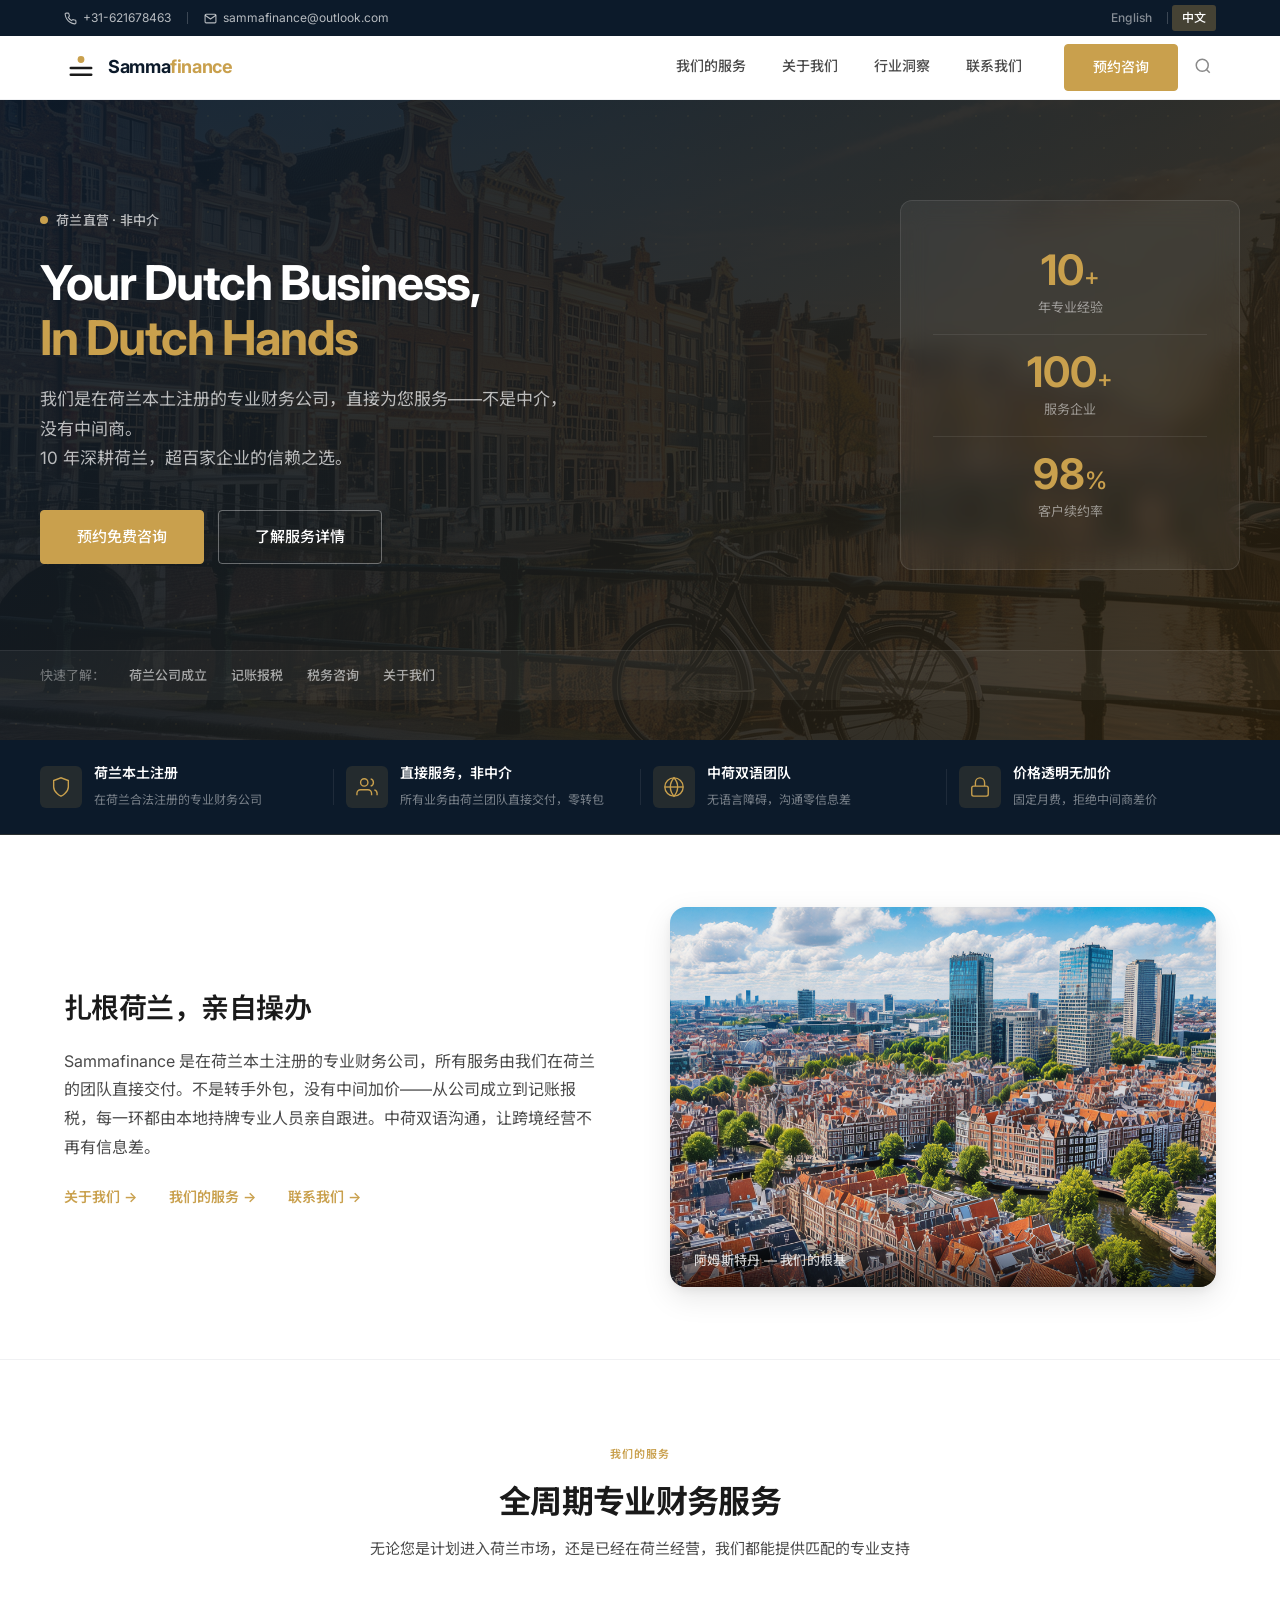
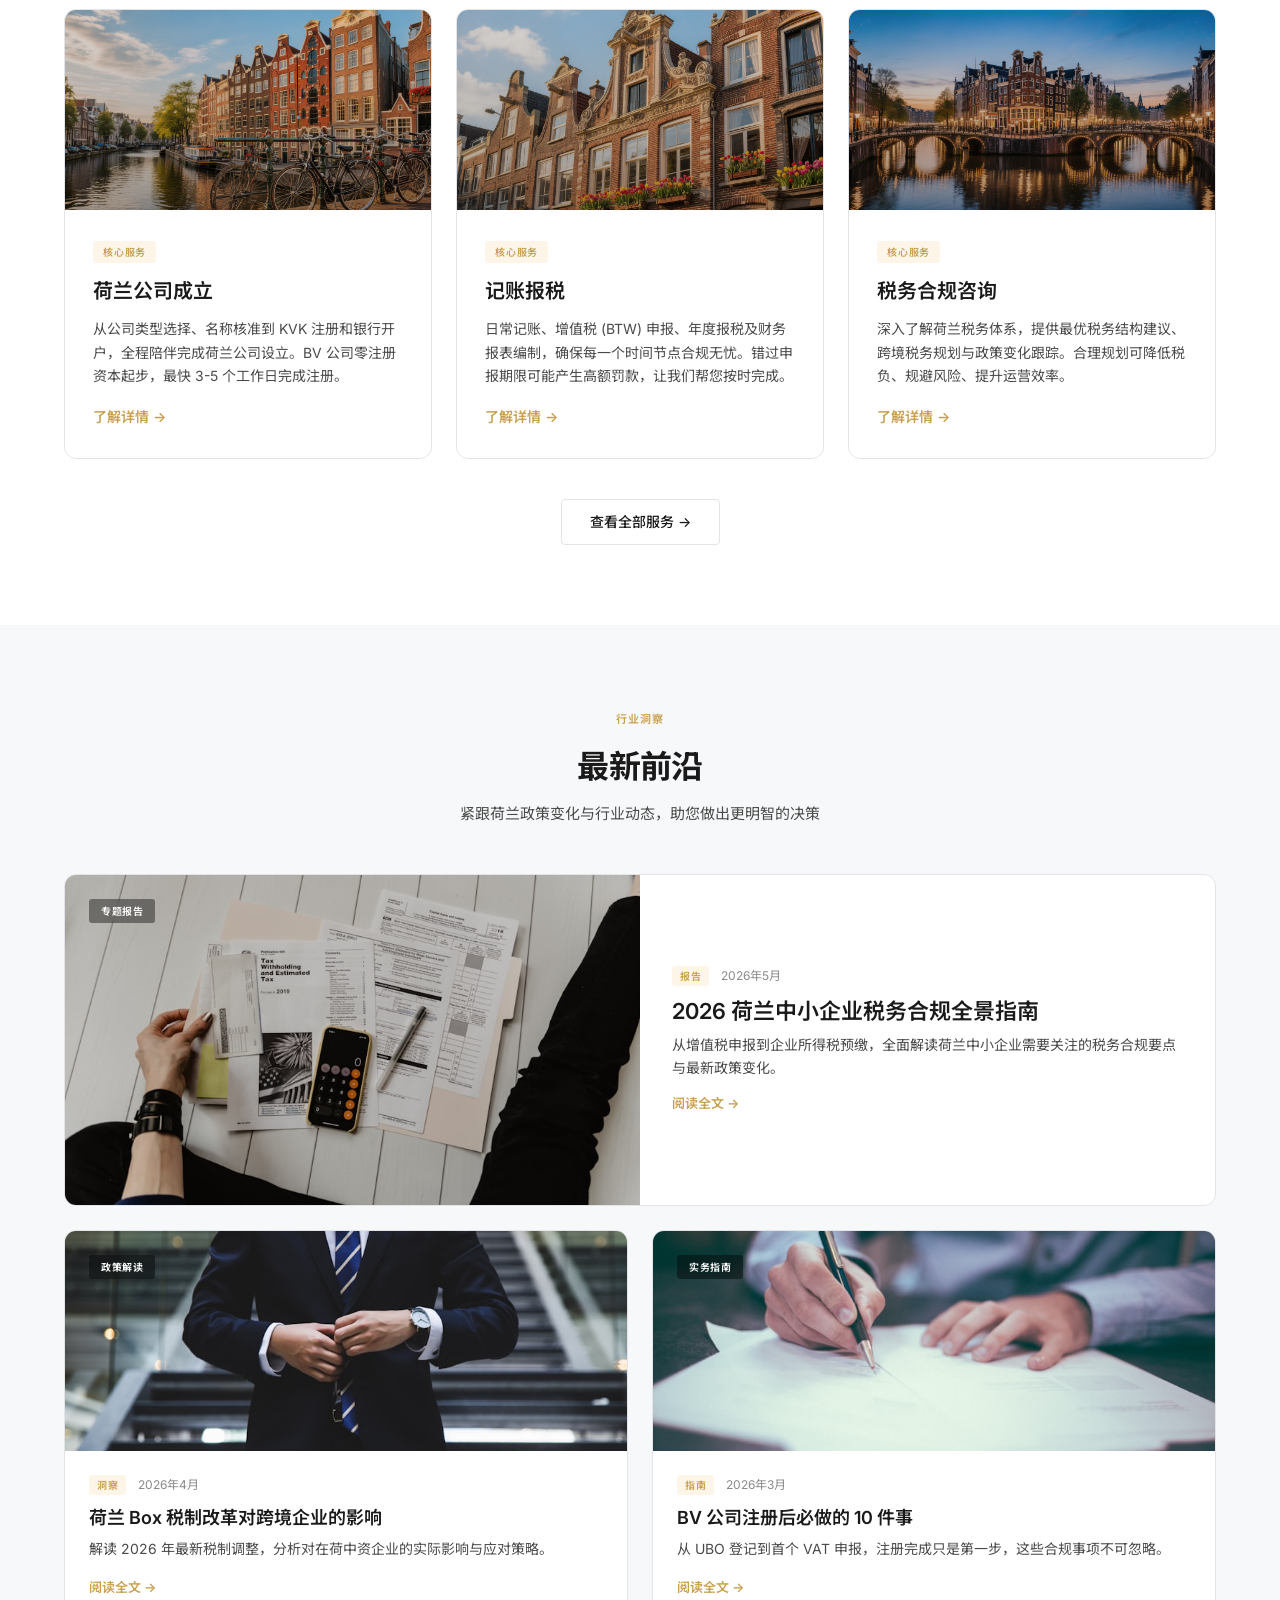
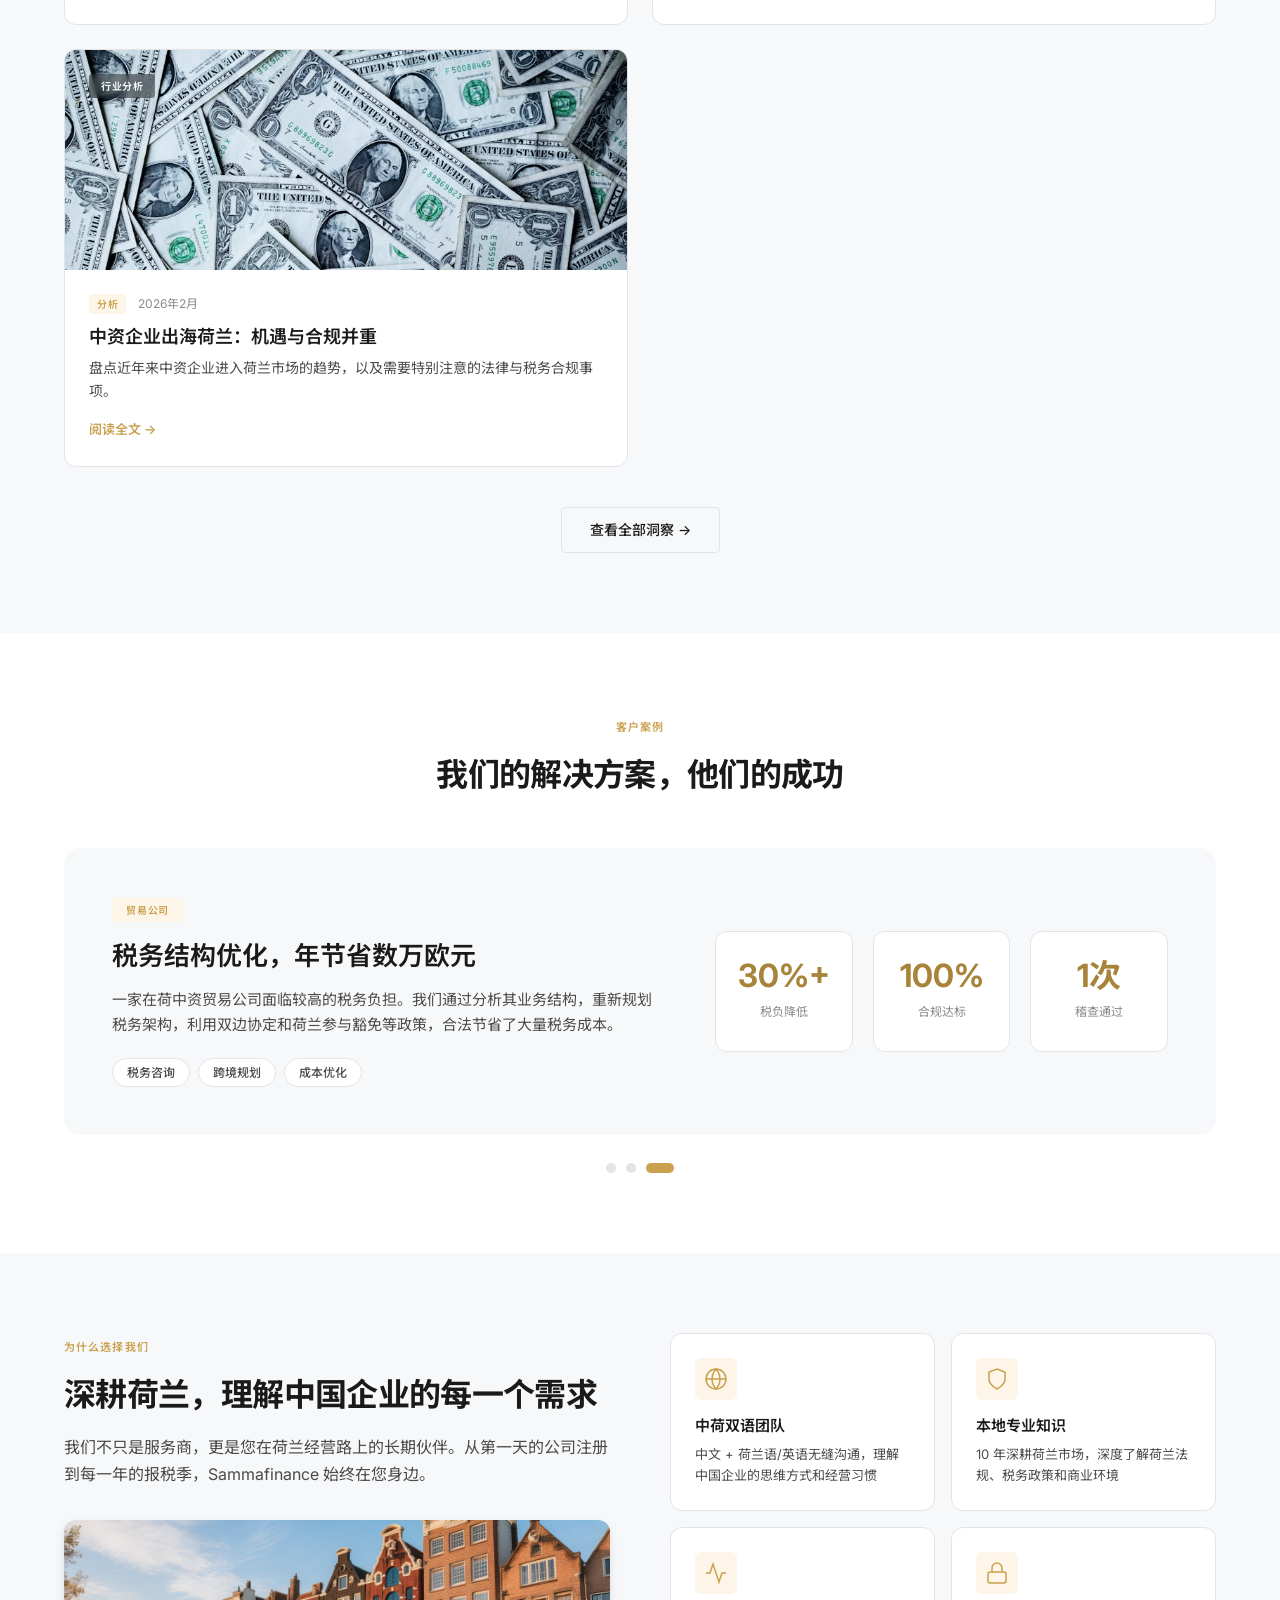
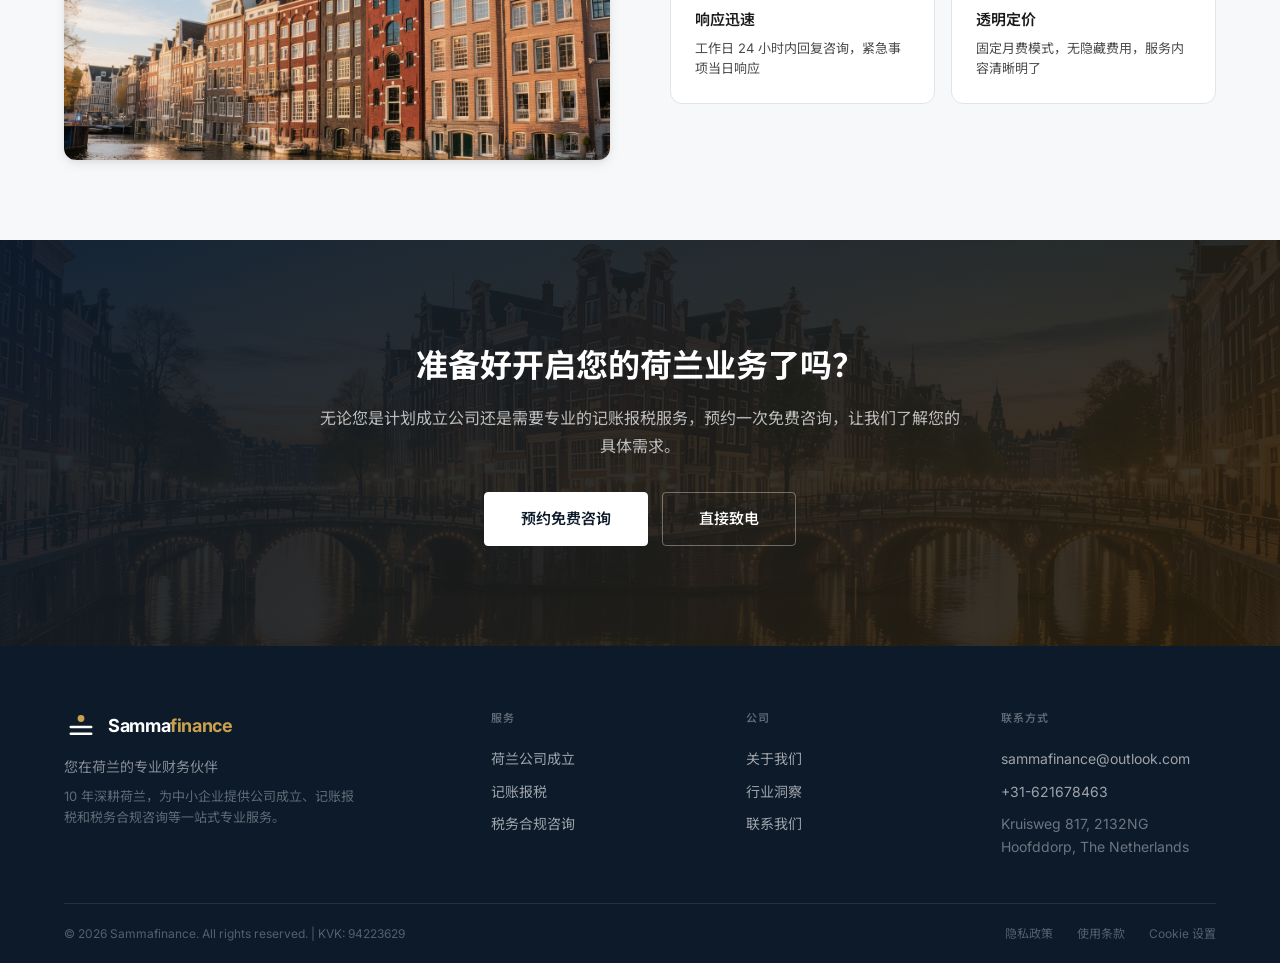
==== index.html @ e00fc2b6 "Sammafinance website v8 - brand site with bilingual support" ====
<!DOCTYPE html>
<html lang="zh-CN">
<head>
  <meta charset="UTF-8">
  <meta name="viewport" content="width=device-width, initial-scale=1.0">
  <title>Sammafinance — 荷兰公司成立 & 中小企业记账报税</title>
  <meta name="description" content="Sammafinance 提供荷兰公司成立、中小企业记账报税等专业服务。超过10年经验，服务超百家公司。">
  <link rel="stylesheet" href="style.css">
  <link rel="preconnect" href="https://fonts.googleapis.com">
  <link rel="preconnect" href="https://fonts.gstatic.com" crossorigin>
  <link href="https://fonts.googleapis.com/css2?family=Inter:wght@300;400;500;600;700&family=Noto+Sans+SC:wght@300;400;500;600;700&display=swap" rel="stylesheet">
  <meta data-i18n-title="home">
</head>
<body>

  <!-- Top Utility Bar -->
  <div class="top-bar">
    <div class="container top-bar-inner">
      <div class="top-bar-left">
        <a href="tel:+31621678463">
          <svg width="13" height="13" viewBox="0 0 24 24" fill="none" stroke="currentColor" stroke-width="2"><path d="M22 16.92v3a2 2 0 0 1-2.18 2 19.79 19.79 0 0 1-8.63-3.07 19.5 19.5 0 0 1-6-6 19.79 19.79 0 0 1-3.07-8.67A2 2 0 0 1 4.11 2h3a2 2 0 0 1 2 1.72c.12.96.36 1.9.7 2.81a2 2 0 0 1-.45 2.11L8.09 9.91a16 16 0 0 0 6 6l1.27-1.27a2 2 0 0 1 2.11-.45c.91.34 1.85.58 2.81.7A2 2 0 0 1 22 16.92z"/></svg>
          +31-621678463
        </a>
        <span class="top-divider"></span>
        <a href="mailto:sammafinance@outlook.com">
          <svg width="13" height="13" viewBox="0 0 24 24" fill="none" stroke="currentColor" stroke-width="2"><path d="M4 4h16c1.1 0 2 .9 2 2v12c0 1.1-.9 2-2 2H4c-1.1 0-2-.9-2-2V6c0-1.1.9-2 2-2z"/><polyline points="22,6 12,13 2,6"/></svg>
          sammafinance@outlook.com
        </a>
      </div>
      <div class="top-bar-right">
        <a href="#" class="lang-switch" data-lang="en" data-i18n="top.lang.en">English</a>
        <span class="top-divider"></span>
        <a href="#" class="lang-switch" data-lang="zh" data-i18n="top.lang.zh">中文</a>
      </div>
    </div>
  </div>

  <!-- Main Navigation -->
  <nav class="navbar" id="navbar">
    <div class="container nav-inner">
      <a href="index.html" class="logo">
        <span class="logo-mark">
          <svg viewBox="0 0 40 40" fill="none" xmlns="http://www.w3.org/2000/svg">
            <circle cx="20" cy="10" r="4" fill="#C9A04D"/>
            <line x1="8" y1="20" x2="32" y2="20" stroke="#1A1A1A" stroke-width="3" stroke-linecap="round"/>
            <line x1="8" y1="28" x2="32" y2="28" stroke="#1A1A1A" stroke-width="3" stroke-linecap="round"/>
          </svg>
        </span>
        <span class="logo-name">Samma<span class="logo-accent">finance</span></span>
      </a>
      <ul class="nav-menu" id="navMenu">
        <li class="nav-item has-mega">
          <a href="services.html" data-i18n="nav.services">我们的服务 <svg width="10" height="10" viewBox="0 0 24 24" fill="none" stroke="currentColor" stroke-width="3"><polyline points="6 9 12 15 18 9"/></svg></a>
          <div class="mega-menu">
            <div class="container mega-inner">
              <div class="mega-col">
                <h4 data-i18n="mega.core">核心服务</h4>
                <a href="services.html#formation">
                  <strong data-i18n="mega.formation">荷兰公司成立</strong>
                  <span data-i18n="mega.formation.sub">BV/NV 注册、KVK 登记、银行开户</span>
                </a>
                <a href="services.html#accounting">
                  <strong data-i18n="mega.accounting">记账报税</strong>
                  <span data-i18n="mega.accounting.sub">日常记账、增值税申报、年度报税</span>
                </a>
                <a href="services.html#tax">
                  <strong data-i18n="mega.tax">税务合规咨询</strong>
                  <span data-i18n="mega.tax.sub">税务优化、跨境规划、稽查应对</span>
                </a>
              </div>
              <div class="mega-col">
                <h4 data-i18n="mega.topics">热门专题</h4>
                <a href="services.html#formation" data-i18n="mega.topic1">BV 公司注册全流程解析</a>
                <a href="services.html#accounting" data-i18n="mega.topic2">荷兰增值税 (BTW) 申报指南</a>
                <a href="services.html#tax" data-i18n="mega.topic3">2026 税务政策变动速览</a>
                <a href="services.html#tax" data-i18n="mega.topic4">中荷双边税务协定要点</a>
              </div>
              <div class="mega-featured">
                <span class="mega-badge" data-i18n="mega.badge">推荐</span>
                <h5 data-i18n="mega.featured.title">荷兰创业税务指南 2026</h5>
                <p data-i18n="mega.featured.desc">BV 公司首个财年的税务申报要点与合规清单</p>
                <a href="contact.html" class="mega-cta" data-i18n="mega.featured.cta">免费获取 →</a>
              </div>
            </div>
          </div>
        </li>
        <li class="nav-item"><a href="about.html" data-i18n="nav.about">关于我们</a></li>
        <li class="nav-item"><a href="services.html#insights" data-i18n="nav.insights">行业洞察</a></li>
        <li class="nav-item"><a href="contact.html" data-i18n="nav.contact">联系我们</a></li>
      </ul>
      <div class="nav-actions">
        <a href="contact.html" class="btn btn-primary" data-i18n="nav.cta">预约咨询</a>
        <button class="nav-search" aria-label="搜索">
          <svg width="18" height="18" viewBox="0 0 24 24" fill="none" stroke="currentColor" stroke-width="2"><circle cx="11" cy="11" r="8"/><line x1="21" y1="21" x2="16.65" y2="16.65"/></svg>
        </button>
        <button class="mobile-toggle" id="mobileToggle" aria-label="菜单">
          <span></span><span></span><span></span>
        </button>
      </div>
    </div>
  </nav>

  <!-- Hero Section with Amsterdam Background -->
  <section class="hero">
    <div class="hero-bg">
      <img src="images/hero-amsterdam.png" alt="Amsterdam canal houses at golden hour" class="hero-bg-img">
      <div class="hero-overlay"></div>
      <div class="hero-pattern"></div>
    </div>
    <div class="container hero-inner">
      <div class="hero-content">
        <div class="hero-tag">
          <span class="hero-tag-dot"></span>
          <span data-i18n="hero.tag">荷兰直营 · 非中介</span>
        </div>
        <h1 data-i18n="hero.title">Your Dutch Business,<br><span class="hero-highlight">In Dutch Hands</span></h1>
        <p class="hero-desc" data-i18n="hero.desc">我们是在荷兰本土注册的专业财务公司，直接为您服务——不是中介，没有中间商。<br>10 年深耕荷兰，超百家企业的信赖之选。</p>
        <div class="hero-cta">
          <a href="contact.html" class="btn btn-primary btn-lg" data-i18n="hero.cta1">预约免费咨询</a>
          <a href="services.html" class="btn btn-ghost btn-lg" data-i18n="hero.cta2">了解服务详情</a>
        </div>
      </div>
      <div class="hero-side">
        <div class="hero-stats-card">
          <div class="hsc-item">
            <span class="hsc-number" data-i18n="hero.stat1.num">10<span class="hsc-suffix">+</span></span>
            <span class="hsc-label" data-i18n="hero.stat1.label">年专业经验</span>
          </div>
          <div class="hsc-divider"></div>
          <div class="hsc-item">
            <span class="hsc-number" data-i18n="hero.stat2.num">100<span class="hsc-suffix">+</span></span>
            <span class="hsc-label" data-i18n="hero.stat2.label">服务企业</span>
          </div>
          <div class="hsc-divider"></div>
          <div class="hsc-item">
            <span class="hsc-number" data-i18n="hero.stat3.num">98<span class="hsc-suffix">%</span></span>
            <span class="hsc-label" data-i18n="hero.stat3.label">客户续约率</span>
          </div>
        </div>
      </div>
    </div>
    <div class="hero-bottom">
      <div class="container hero-bottom-inner">
        <span data-i18n="hero.bottom.label">快速了解：</span>
        <a href="services.html#formation" data-i18n="hero.bottom.1">荷兰公司成立</a>
        <a href="services.html#accounting" data-i18n="hero.bottom.2">记账报税</a>
        <a href="services.html#tax" data-i18n="hero.bottom.3">税务咨询</a>
        <a href="about.html" data-i18n="hero.bottom.4">关于我们</a>
      </div>
    </div>
  </section>

  <!-- Trust Bar: Direct, Not Intermediary -->
  <section class="trust-bar">
    <div class="container trust-bar-inner">
      <div class="tb-item">
        <div class="tb-icon">
          <svg width="22" height="22" viewBox="0 0 24 24" fill="none" stroke="currentColor" stroke-width="1.5"><path d="M12 22s8-4 8-10V5l-8-3-8 3v7c0 6 8 10 8 10z"/></svg>
        </div>
        <div class="tb-text">
          <strong data-i18n="trust.1.title">荷兰本土注册</strong>
          <span data-i18n="trust.1.desc">在荷兰合法注册的专业财务公司</span>
        </div>
      </div>
      <div class="tb-divider"></div>
      <div class="tb-item">
        <div class="tb-icon">
          <svg width="22" height="22" viewBox="0 0 24 24" fill="none" stroke="currentColor" stroke-width="1.5"><path d="M17 21v-2a4 4 0 0 0-4-4H5a4 4 0 0 0-4 4v2"/><circle cx="9" cy="7" r="4"/><path d="M23 21v-2a4 4 0 0 0-3-3.87"/><path d="M16 3.13a4 4 0 0 1 0 7.75"/></svg>
        </div>
        <div class="tb-text">
          <strong data-i18n="trust.2.title">直接服务，非中介</strong>
          <span data-i18n="trust.2.desc">所有业务由荷兰团队直接交付，零转包</span>
        </div>
      </div>
      <div class="tb-divider"></div>
      <div class="tb-item">
        <div class="tb-icon">
          <svg width="22" height="22" viewBox="0 0 24 24" fill="none" stroke="currentColor" stroke-width="1.5"><circle cx="12" cy="12" r="10"/><line x1="2" y1="12" x2="22" y2="12"/><path d="M12 2a15.3 15.3 0 0 1 4 10 15.3 15.3 0 0 1-4 10 15.3 15.3 0 0 1-4-10 15.3 15.3 0 0 1 4-10z"/></svg>
        </div>
        <div class="tb-text">
          <strong data-i18n="trust.3.title">中荷双语团队</strong>
          <span data-i18n="trust.3.desc">无语言障碍，沟通零信息差</span>
        </div>
      </div>
      <div class="tb-divider"></div>
      <div class="tb-item">
        <div class="tb-icon">
          <svg width="22" height="22" viewBox="0 0 24 24" fill="none" stroke="currentColor" stroke-width="1.5"><rect x="3" y="11" width="18" height="11" rx="2" ry="2"/><path d="M7 11V7a5 5 0 0 1 10 0v4"/></svg>
        </div>
        <div class="tb-text">
          <strong data-i18n="trust.4.title">价格透明无加价</strong>
          <span data-i18n="trust.4.desc">固定月费，拒绝中间商差价</span>
        </div>
      </div>
    </div>
  </section>

  <!-- Brand Statement -->
  <section class="brand-statement">
    <div class="container">
      <div class="bs-inner">
        <h2 data-i18n="brand.title">扎根荷兰，亲自操办</h2>
        <p data-i18n="brand.desc">Sammafinance 是在荷兰本土注册的专业财务公司，所有服务由我们在荷兰的团队直接交付。不是转手外包，没有中间加价——从公司成立到记账报税，每一环都由本地持牌专业人员亲自跟进。中荷双语沟通，让跨境经营不再有信息差。</p>
        <div class="bs-links">
          <a href="about.html" data-i18n="brand.link1">关于我们 →</a>
          <a href="services.html" data-i18n="brand.link2">我们的服务 →</a>
          <a href="contact.html" data-i18n="brand.link3">联系我们 →</a>
        </div>
      </div>
      <div class="bs-scene">
        <img src="images/Aerial_view_of_Amsterdam_city__2026-05-24T10-43-33.png" alt="Amsterdam city aerial view" class="bs-scene-img">
        <div class="bs-scene-caption" data-i18n="brand.scene.caption">Amsterdam — Our Home Base</div>
      </div>
    </div>
  </section>

  <!-- Services Section -->
  <section class="services" id="services">
    <div class="container">
      <div class="section-header">
        <span class="section-label" data-i18n="svc.label">我们的服务</span>
        <h2 data-i18n="svc.title">全周期专业财务服务</h2>
        <p data-i18n="svc.desc">无论您是计划进入荷兰市场，还是已经在荷兰经营，我们都能提供匹配的专业支持</p>
      </div>
      <div class="services-grid">
        <a href="services.html#formation" class="svc-card svc-featured">
          <div class="svc-img">
            <img src="images/A_stunning_wide_angle_photogra_2026-05-24T10-39-55.png" alt="Amsterdam canal houses">
            <div class="svc-img-overlay"></div>
          </div>
          <div class="svc-body">
            <span class="svc-tag" data-i18n="svc.tag">核心服务</span>
            <h3 data-i18n="svc.1.title">荷兰公司成立</h3>
            <p data-i18n="svc.1.desc">从公司类型选择、名称核准到 KVK 注册和银行开户，全程陪伴完成荷兰公司设立。BV 公司零注册资本起步，最快 3-5 个工作日完成注册。</p>
            <span class="svc-link" data-i18n="svc.1.link">了解详情 →</span>
          </div>
        </a>
        <a href="services.html#accounting" class="svc-card svc-featured">
          <div class="svc-img">
            <img src="images/Close_up_photograph_of_a_beaut_2026-05-24T10-44-04.png" alt="Amsterdam canal house facade">
            <div class="svc-img-overlay"></div>
          </div>
          <div class="svc-body">
            <span class="svc-tag" data-i18n="svc.tag">核心服务</span>
            <h3 data-i18n="svc.2.title">记账报税</h3>
            <p data-i18n="svc.2.desc">日常记账、增值税 (BTW) 申报、年度报税及财务报表编制，确保每一个时间节点合规无忧。错过申报期限可能产生高额罚款，让我们帮您按时完成。</p>
            <span class="svc-link" data-i18n="svc.2.link">了解详情 →</span>
          </div>
        </a>
        <a href="services.html#tax" class="svc-card svc-featured">
          <div class="svc-img">
            <img src="images/scene-amsterdam-dusk.png" alt="Tax Compliance Advisory">
            <div class="svc-img-overlay"></div>
          </div>
          <div class="svc-body">
            <span class="svc-tag" data-i18n="svc.tag">核心服务</span>
            <h3 data-i18n="svc.3.title">税务合规咨询</h3>
            <p data-i18n="svc.3.desc">深入了解荷兰税务体系，提供最优税务结构建议、跨境税务规划与政策变化跟踪。合理规划可降低税负、规避风险、提升运营效率。</p>
            <span class="svc-link" data-i18n="svc.3.link">了解详情 →</span>
          </div>
        </a>
      </div>
      <div class="services-more">
        <a href="services.html" class="btn btn-outline" data-i18n="svc.more">查看全部服务 →</a>
      </div>
    </div>
  </section>

  <!-- Insights Section -->
  <section class="insights" id="insights">
    <div class="container">
      <div class="section-header">
        <span class="section-label" data-i18n="ins.label">行业洞察</span>
        <h2 data-i18n="ins.title">最新前沿</h2>
        <p data-i18n="ins.desc">紧跟荷兰政策变化与行业动态，助您做出更明智的决策</p>
      </div>
      <div class="insights-grid">
        <article class="insight-card insight-large">
          <div class="insight-img">
            <img src="images/insight-tax.jpg" alt="Tax Compliance Guide">
            <span class="insight-badge" data-i18n="ins.1.badge">专题报告</span>
          </div>
          <div class="insight-body">
            <div class="insight-meta">
              <span class="insight-type" data-i18n="ins.1.type">报告</span>
              <time data-i18n="ins.1.time">2026年5月</time>
            </div>
            <h3><a href="#" data-i18n="ins.1.title">2026 荷兰中小企业税务合规全景指南</a></h3>
            <p data-i18n="ins.1.desc">从增值税申报到企业所得税预缴，全面解读荷兰中小企业需要关注的税务合规要点与最新政策变化。</p>
            <a href="#" class="insight-link" data-i18n="ins.1.link">阅读全文 →</a>
          </div>
        </article>
        <article class="insight-card">
          <div class="insight-img">
            <img src="images/insight-bv.jpg" alt="BV Registration">
            <span class="insight-badge" data-i18n="ins.2.badge">政策解读</span>
          </div>
          <div class="insight-body">
            <div class="insight-meta">
              <span class="insight-type" data-i18n="ins.2.type">洞察</span>
              <time data-i18n="ins.2.time">2026年4月</time>
            </div>
            <h3><a href="#" data-i18n="ins.2.title">荷兰 Box 税制改革对跨境企业的影响</a></h3>
            <p data-i18n="ins.2.desc">解读 2026 年最新税制调整，分析对在荷中资企业的实际影响与应对策略。</p>
            <a href="#" class="insight-link" data-i18n="ins.2.link">阅读全文 →</a>
          </div>
        </article>
        <article class="insight-card">
          <div class="insight-img">
            <img src="images/insight-compliance.jpg" alt="Compliance Guide">
            <span class="insight-badge" data-i18n="ins.3.badge">实务指南</span>
          </div>
          <div class="insight-body">
            <div class="insight-meta">
              <span class="insight-type" data-i18n="ins.3.type">指南</span>
              <time data-i18n="ins.3.time">2026年3月</time>
            </div>
            <h3><a href="#" data-i18n="ins.3.title">BV 公司注册后必做的 10 件事</a></h3>
            <p data-i18n="ins.3.desc">从 UBO 登记到首个 VAT 申报，注册完成只是第一步，这些合规事项不可忽略。</p>
            <a href="#" class="insight-link" data-i18n="ins.3.link">阅读全文 →</a>
          </div>
        </article>
        <article class="insight-card">
          <div class="insight-img">
            <img src="images/insight-china.jpg" alt="China Enterprises">
            <span class="insight-badge" data-i18n="ins.4.badge">行业分析</span>
          </div>
          <div class="insight-body">
            <div class="insight-meta">
              <span class="insight-type" data-i18n="ins.4.type">分析</span>
              <time data-i18n="ins.4.time">2026年2月</time>
            </div>
            <h3><a href="#" data-i18n="ins.4.title">中资企业出海荷兰：机遇与合规并重</a></h3>
            <p data-i18n="ins.4.desc">盘点近年来中资企业进入荷兰市场的趋势，以及需要特别注意的法律与税务合规事项。</p>
            <a href="#" class="insight-link" data-i18n="ins.4.link">阅读全文 →</a>
          </div>
        </article>
      </div>
      <div class="insights-more">
        <a href="services.html#insights" class="btn btn-outline" data-i18n="ins.more">查看全部洞察 →</a>
      </div>
    </div>
  </section>

  <!-- Client Cases -->
  <section class="cases">
    <div class="container">
      <div class="section-header">
        <span class="section-label" data-i18n="case.label">客户案例</span>
        <h2 data-i18n="case.title">我们的解决方案，他们的成功</h2>
      </div>
      <div class="cases-carousel" id="casesCarousel">
        <div class="case-slide active">
          <div class="case-inner">
            <div class="case-content">
              <span class="case-industry" data-i18n="case.1.industry">跨境电商</span>
              <h3 data-i18n="case.1.title">从零到运营：3 周完成荷兰 BV 公司注册</h3>
              <p data-i18n="case.1.desc">一家中国跨境电商企业希望在欧洲设立子公司。我们在 3 周内完成了从公司类型咨询、名称核准、公证签署到 KVK 登记的全流程，帮助客户顺利开设荷兰银行账户并开始运营。</p>
              <div class="case-tags">
                <span data-i18n="case.1.tag1">公司成立</span>
                <span data-i18n="case.1.tag2">银行开户</span>
                <span data-i18n="case.1.tag3">KVK登记</span>
              </div>
            </div>
            <div class="case-visual">
              <div class="case-stat-grid">
                <div class="case-stat">
                  <span class="case-stat-value" data-i18n="case.1.stat1">3周</span>
                  <span class="case-stat-label" data-i18n="case.1.stat1.label">完成注册</span>
                </div>
                <div class="case-stat">
                  <span class="case-stat-value" data-i18n="case.1.stat2">100%</span>
                  <span class="case-stat-label" data-i18n="case.1.stat2.label">远程签署</span>
                </div>
                <div class="case-stat">
                  <span class="case-stat-value" data-i18n="case.1.stat3">0</span>
                  <span class="case-stat-label" data-i18n="case.1.stat3.label">合规遗漏</span>
                </div>
              </div>
            </div>
          </div>
        </div>
        <div class="case-slide">
          <div class="case-inner">
            <div class="case-content">
              <span class="case-industry" data-i18n="case.2.industry">科技初创</span>
              <h3 data-i18n="case.2.title">记账报税外包，让创始团队专注产品</h3>
              <p data-i18n="case.2.desc">一家荷兰科技初创公司将日常记账和税务申报全权委托 Sammafinance。我们按月整理凭证、按时完成 BTW 申报和年度报税，团队再无合规之忧，全力推进产品迭代与市场拓展。</p>
              <div class="case-tags">
                <span data-i18n="case.2.tag1">记账报税</span>
                <span data-i18n="case.2.tag2">BTW申报</span>
                <span data-i18n="case.2.tag3">年度报表</span>
              </div>
            </div>
            <div class="case-visual">
              <div class="case-stat-grid">
                <div class="case-stat">
                  <span class="case-stat-value" data-i18n="case.2.stat1">100%</span>
                  <span class="case-stat-label" data-i18n="case.2.stat1.label">按时申报</span>
                </div>
                <div class="case-stat">
                  <span class="case-stat-value" data-i18n="case.2.stat2">0</span>
                  <span class="case-stat-label" data-i18n="case.2.stat2.label">滞纳金</span>
                </div>
                <div class="case-stat">
                  <span class="case-stat-value" data-i18n="case.2.stat3">3年</span>
                  <span class="case-stat-label" data-i18n="case.2.stat3.label">持续合作</span>
                </div>
              </div>
            </div>
          </div>
        </div>
        <div class="case-slide">
          <div class="case-inner">
            <div class="case-content">
              <span class="case-industry" data-i18n="case.3.industry">贸易公司</span>
              <h3 data-i18n="case.3.title">税务结构优化，年节省数万欧元</h3>
              <p data-i18n="case.3.desc">一家在荷中资贸易公司面临较高的税务负担。我们通过分析其业务结构，重新规划税务架构，利用双边协定和荷兰参与豁免等政策，合法节省了大量税务成本。</p>
              <div class="case-tags">
                <span data-i18n="case.3.tag1">税务咨询</span>
                <span data-i18n="case.3.tag2">跨境规划</span>
                <span data-i18n="case.3.tag3">成本优化</span>
              </div>
            </div>
            <div class="case-visual">
              <div class="case-stat-grid">
                <div class="case-stat">
                  <span class="case-stat-value" data-i18n="case.3.stat1">30%+</span>
                  <span class="case-stat-label" data-i18n="case.3.stat1.label">税负降低</span>
                </div>
                <div class="case-stat">
                  <span class="case-stat-value" data-i18n="case.3.stat2">100%</span>
                  <span class="case-stat-label" data-i18n="case.3.stat2.label">合规达标</span>
                </div>
                <div class="case-stat">
                  <span class="case-stat-value" data-i18n="case.3.stat3">1次</span>
                  <span class="case-stat-label" data-i18n="case.3.stat3.label">稽查通过</span>
                </div>
              </div>
            </div>
          </div>
        </div>
      </div>
      <div class="cases-nav">
        <button class="case-dot active" data-slide="0"></button>
        <button class="case-dot" data-slide="1"></button>
        <button class="case-dot" data-slide="2"></button>
      </div>
    </div>
  </section>

  <!-- Why Section -->
  <section class="why">
    <div class="container">
      <div class="why-grid">
        <div class="why-content">
          <span class="section-label" data-i18n="why.label">为什么选择我们</span>
          <h2 data-i18n="why.title">深耕荷兰，理解中国企业的每一个需求</h2>
          <p class="why-desc" data-i18n="why.desc">我们不只是服务商，更是您在荷兰经营路上的长期伙伴。从第一天的公司注册到每一年的报税季，Sammafinance 始终在您身边。</p>
          <div class="why-image">
            <img src="images/A_beautiful_photograph_of_Amst_2026-05-24T10-42-29.png" alt="Amsterdam historic canal houses">
          </div>
        </div>
        <div class="why-features">
          <div class="wf-card">
            <div class="wf-icon">
              <svg width="24" height="24" viewBox="0 0 24 24" fill="none" stroke="currentColor" stroke-width="1.5"><circle cx="12" cy="12" r="10"/><line x1="2" y1="12" x2="22" y2="12"/><path d="M12 2a15.3 15.3 0 0 1 4 10 15.3 15.3 0 0 1-4 10 15.3 15.3 0 0 1-4-10 15.3 15.3 0 0 1 4-10z"/></svg>
            </div>
            <h4 data-i18n="why.1.title">中荷双语团队</h4>
            <p data-i18n="why.1.desc">中文 + 荷兰语/英语无缝沟通，理解中国企业的思维方式和经营习惯</p>
          </div>
          <div class="wf-card">
            <div class="wf-icon">
              <svg width="24" height="24" viewBox="0 0 24 24" fill="none" stroke="currentColor" stroke-width="1.5"><path d="M12 22s8-4 8-10V5l-8-3-8 3v7c0 6 8 10 8 10z"/></svg>
            </div>
            <h4 data-i18n="why.2.title">本地专业知识</h4>
            <p data-i18n="why.2.desc">10 年深耕荷兰市场，深度了解荷兰法规、税务政策和商业环境</p>
          </div>
          <div class="wf-card">
            <div class="wf-icon">
              <svg width="24" height="24" viewBox="0 0 24 24" fill="none" stroke="currentColor" stroke-width="1.5"><polyline points="22 12 18 12 15 21 9 3 6 12 2 12"/></svg>
            </div>
            <h4 data-i18n="why.3.title">响应迅速</h4>
            <p data-i18n="why.3.desc">工作日 24 小时内回复咨询，紧急事项当日响应</p>
          </div>
          <div class="wf-card">
            <div class="wf-icon">
              <svg width="24" height="24" viewBox="0 0 24 24" fill="none" stroke="currentColor" stroke-width="1.5"><rect x="3" y="11" width="18" height="11" rx="2" ry="2"/><path d="M7 11V7a5 5 0 0 1 10 0v4"/></svg>
            </div>
            <h4 data-i18n="why.4.title">透明定价</h4>
            <p data-i18n="why.4.desc">固定月费模式，无隐藏费用，服务内容清晰明了</p>
          </div>
        </div>
      </div>
    </div>
  </section>

  <!-- CTA Section -->
  <section class="cta-section">
    <div class="cta-bg">
      <img src="images/scene-amsterdam-dusk.png" alt="Amsterdam at dusk" class="cta-bg-img">
      <div class="cta-bg-overlay"></div>
    </div>
    <div class="container">
      <div class="cta-inner">
        <div class="cta-content">
          <h2 data-i18n="cta.title">准备好开启您的荷兰业务了吗？</h2>
          <p data-i18n="cta.desc">无论您是计划成立公司还是需要专业的记账报税服务，预约一次免费咨询，让我们了解您的具体需求。</p>
          <div class="cta-actions">
            <a href="contact.html" class="btn btn-white btn-lg" data-i18n="cta.btn1">预约免费咨询</a>
            <a href="tel:+31621678463" class="btn btn-ghost btn-lg" data-i18n="cta.btn2">直接致电</a>
          </div>
        </div>
      </div>
    </div>
  </section>

  <!-- Footer -->
  <footer class="footer">
    <div class="container">
      <div class="footer-top">
        <div class="ft-brand">
          <a href="index.html" class="logo">
            <span class="logo-mark">
              <svg viewBox="0 0 40 40" fill="none" xmlns="http://www.w3.org/2000/svg">
                <circle cx="20" cy="10" r="4" fill="#C9A04D"/>
                <line x1="8" y1="20" x2="32" y2="20" stroke="#fff" stroke-width="3" stroke-linecap="round"/>
                <line x1="8" y1="28" x2="32" y2="28" stroke="#fff" stroke-width="3" stroke-linecap="round"/>
              </svg>
            </span>
            <span class="logo-name">Samma<span class="logo-accent">finance</span></span>
          </a>
          <p class="ft-tagline" data-i18n="ft.tagline">您在荷兰的专业财务伙伴</p>
          <p class="ft-desc" data-i18n="ft.desc">10 年深耕荷兰，为中小企业提供公司成立、记账报税和税务合规咨询等一站式专业服务。</p>
        </div>
        <div class="ft-links">
          <h4 data-i18n="ft.services">服务</h4>
          <a href="services.html#formation" data-i18n="ft.formation">荷兰公司成立</a>
          <a href="services.html#accounting" data-i18n="ft.accounting">记账报税</a>
          <a href="services.html#tax" data-i18n="ft.tax">税务合规咨询</a>
        </div>
        <div class="ft-links">
          <h4 data-i18n="ft.company">公司</h4>
          <a href="about.html" data-i18n="ft.about">关于我们</a>
          <a href="services.html#insights" data-i18n="ft.insights">行业洞察</a>
          <a href="contact.html" data-i18n="ft.contactus">联系我们</a>
        </div>
        <div class="ft-links">
          <h4 data-i18n="ft.contact">联系方式</h4>
          <a href="mailto:sammafinance@outlook.com">sammafinance@outlook.com</a>
          <a href="tel:+31621678463">+31-621678463</a>
          <span class="ft-office">Kruisweg 817, 2132NG<br>Hoofddorp, The Netherlands</span>
        </div>
      </div>
      <div class="footer-bottom">
        <p>&copy; 2026 Sammafinance. All rights reserved. | KVK: 94223629</p>
        <div class="fb-legal">
          <a href="#" data-i18n="ft.privacy">隐私政策</a>
          <a href="#" data-i18n="ft.terms">使用条款</a>
          <a href="#" data-i18n="ft.cookies">Cookie 设置</a>
        </div>
      </div>
    </div>
  </footer>

  <script src="main.js"></script>
</body>
</html>
---- style.css ----
/* ========================================
   Sammafinance — Premium Brand Site
   Design: Deloitte-inspired + Real Imagery
   ======================================== */

/* === Reset & Base === */
*, *::before, *::after { margin: 0; padding: 0; box-sizing: border-box; }

:root {
  --gold: #C9A04D;
  --gold-dark: #A8843A;
  --gold-deep: #2A1F0D;
  --gold-light: #FDF6E8;
  --navy: #0C1A2A;
  --navy-light: #1A2D42;
  --text: #1A1A1A;
  --text-2: #4A4A4A;
  --text-3: #8A8A8A;
  --bg: #FFFFFF;
  --bg-2: #F7F8F9;
  --bg-3: #EEF0F2;
  --border: #E2E4E8;
  --border-light: #F0F1F3;
  --radius-sm: 4px;
  --radius-md: 6px;
  --radius-lg: 12px;
  --radius-xl: 16px;
  --font: 'Inter', 'Noto Sans SC', -apple-system, BlinkMacSystemFont, sans-serif;
  --shadow-card: 0 1px 3px rgba(0,0,0,0.06), 0 1px 2px rgba(0,0,0,0.04);
  --shadow-elevated: 0 4px 12px rgba(0,0,0,0.08), 0 2px 4px rgba(0,0,0,0.04);
  --shadow-deep: 0 10px 30px rgba(0,0,0,0.1), 0 4px 8px rgba(0,0,0,0.05);
}

html { scroll-behavior: smooth; }

body {
  font-family: var(--font);
  color: var(--text);
  background: var(--bg);
  line-height: 1.6;
  -webkit-font-smoothing: antialiased;
  -moz-osx-font-smoothing: grayscale;
}

img { max-width: 100%; display: block; }
a { color: inherit; text-decoration: none; }
ul { list-style: none; }

.container { max-width: 1200px; margin: 0 auto; padding: 0 24px; }

/* === Buttons === */
.btn {
  display: inline-flex; align-items: center; justify-content: center; gap: 8px;
  font-family: var(--font); font-size: 14px; font-weight: 500;
  padding: 11px 28px; border-radius: var(--radius-sm);
  border: 1.5px solid transparent; cursor: pointer;
  transition: all 0.2s ease; white-space: nowrap;
}
.btn-primary { background: var(--gold); color: #fff; border-color: var(--gold); }
.btn-primary:hover { background: var(--gold-dark); border-color: var(--gold-dark); }
.btn-outline { background: transparent; color: var(--text); border-color: var(--border); }
.btn-outline:hover { border-color: var(--text-3); background: var(--bg-2); }
.btn-white { background: #fff; color: var(--navy); border-color: #fff; font-weight: 600; }
.btn-white:hover { background: var(--bg-2); }
.btn-ghost { background: transparent; color: #fff; border-color: rgba(255,255,255,0.35); }
.btn-ghost:hover { border-color: #fff; background: rgba(255,255,255,0.1); }
.btn-lg { padding: 14px 36px; font-size: 15px; }

/* === Top Bar === */
.top-bar {
  background: var(--navy);
  color: rgba(255,255,255,0.7);
  font-size: 12px;
  height: 36px;
}
.top-bar-inner {
  display: flex; align-items: center; justify-content: space-between; height: 100%;
}
.top-bar-left { display: flex; align-items: center; gap: 16px; }
.top-bar-left a { display: flex; align-items: center; gap: 6px; color: rgba(255,255,255,0.7); transition: color 0.2s; }
.top-bar-left a:hover { color: #fff; }
.top-divider { display: inline-block; width: 1px; height: 12px; background: rgba(255,255,255,0.2); }
.top-bar-right { display: flex; align-items: center; gap: 4px; }
.top-bar-right a { color: rgba(255,255,255,0.5); transition: color 0.2s, background 0.2s; padding: 3px 10px; border-radius: 3px; font-weight: 500; }
.top-bar-right a:hover, .top-bar-right a.active { color: #fff; }
.top-bar-right a.active { background: rgba(201,160,77,0.3); }
.top-bar-right a.lang-switch { cursor: pointer; font-size: 12px; letter-spacing: 0.02em; }

/* === Navbar === */
.navbar {
  background: #fff;
  border-bottom: 1px solid var(--border-light);
  height: 64px;
  position: sticky;
  top: 0;
  z-index: 100;
  transition: box-shadow 0.3s;
}
.navbar.scrolled { box-shadow: var(--shadow-elevated); }
.nav-inner { display: flex; align-items: center; height: 100%; }

.logo { display: flex; align-items: center; gap: 10px; margin-right: 40px; flex-shrink: 0; }
.logo-mark {
  width: 34px; height: 34px; display: flex; align-items: center; justify-content: center;
  flex-shrink: 0;
}
.logo-mark svg { width: 100%; height: 100%; }
.logo-name { font-size: 18px; font-weight: 700; color: var(--navy); letter-spacing: -0.02em; }
.logo-accent { color: var(--gold); }

.nav-menu { display: flex; align-items: center; gap: 0; margin-left: auto; }
.nav-item { position: relative; }
.nav-item > a {
  display: flex; align-items: center; gap: 4px;
  padding: 0 18px; height: 64px; font-size: 14px; font-weight: 500;
  color: var(--text-2); transition: color 0.2s; border-bottom: 2px solid transparent;
}
.nav-item > a:hover { color: var(--text); border-bottom-color: var(--gold); }
.nav-item > a svg { margin-top: 1px; }

/* Mega Menu */
.mega-menu {
  position: absolute; top: 64px; left: 0; right: 0;
  background: #fff; border-top: 1px solid var(--border-light);
  box-shadow: var(--shadow-deep);
  opacity: 0; visibility: hidden; transform: translateY(-4px);
  transition: all 0.2s ease;
  z-index: 200;
}
.nav-item.has-mega:hover .mega-menu,
.nav-item.has-mega:focus-within .mega-menu {
  opacity: 1; visibility: visible; transform: translateY(0);
}
.mega-inner { display: flex; gap: 0; padding: 32px 0; }
.mega-col { flex: 1; padding: 0 32px; border-right: 1px solid var(--border-light); }
.mega-col:last-of-type { border-right: none; }
.mega-col h4 { font-size: 11px; font-weight: 600; text-transform: uppercase; letter-spacing: 0.08em; color: var(--text-3); margin-bottom: 16px; }
.mega-col a { display: block; padding: 6px 0; color: var(--text-2); font-size: 14px; transition: color 0.2s; }
.mega-col a:hover { color: var(--gold); }
.mega-col a strong { display: block; font-weight: 600; color: var(--text); margin-bottom: 2px; }
.mega-col a span { font-size: 12px; color: var(--text-3); }
.mega-featured {
  flex: 0 0 300px; padding: 24px 32px;
  background: var(--bg-2); border-radius: var(--radius-lg);
  margin: 0 24px;
}
.mega-badge {
  display: inline-block; font-size: 10px; font-weight: 600; text-transform: uppercase;
  letter-spacing: 0.08em; color: var(--gold); background: var(--gold-light);
  padding: 3px 10px; border-radius: 3px; margin-bottom: 12px;
}
.mega-featured h5 { font-size: 15px; font-weight: 600; margin-bottom: 6px; }
.mega-featured p { font-size: 13px; color: var(--text-3); margin-bottom: 12px; line-height: 1.5; }
.mega-cta { font-size: 13px; font-weight: 600; color: var(--gold); }
.mega-cta:hover { color: var(--gold-dark); }

.nav-actions { display: flex; align-items: center; gap: 12px; margin-left: 24px; }
.nav-search {
  background: none; border: none; cursor: pointer; color: var(--text-3);
  padding: 4px; transition: color 0.2s;
}
.nav-search:hover { color: var(--text); }

.mobile-toggle { display: none; background: none; border: none; cursor: pointer; padding: 4px; }
.mobile-toggle span { display: block; width: 22px; height: 2px; background: var(--text); border-radius: 1px; margin: 5px 0; transition: 0.3s; }

/* === Hero with Real Image === */
.hero {
  position: relative; color: #fff; overflow: hidden;
  min-height: 640px;
}
.hero-bg { position: absolute; inset: 0; }
.hero-bg-img {
  position: absolute; inset: 0;
  width: 100%; height: 100%;
  object-fit: cover;
  object-position: center;
}
.hero-overlay {
  position: absolute; inset: 0;
  background: linear-gradient(135deg, rgba(12,26,42,0.92) 0%, rgba(42,31,13,0.88) 100%);
}
.hero-pattern {
  position: absolute; inset: 0;
  background-image: radial-gradient(rgba(201,160,77,0.06) 1px, transparent 1px);
  background-size: 32px 32px;
}

.hero-inner {
  position: relative; z-index: 2;
  display: grid; grid-template-columns: 1fr 340px; gap: 60px; align-items: center;
  padding: 100px 0 80px;
}
.hero-tag {
  display: inline-flex; align-items: center; gap: 8px;
  font-size: 13px; font-weight: 500; color: rgba(255,255,255,0.7);
  margin-bottom: 24px; letter-spacing: 0.02em;
}
.hero-tag-dot { width: 8px; height: 8px; background: var(--gold); border-radius: 50%; }
.hero h1 { font-size: 48px; font-weight: 700; line-height: 1.15; letter-spacing: -0.03em; margin-bottom: 20px; }
.hero-highlight { color: var(--gold); }
.hero-desc { font-size: 17px; color: rgba(255,255,255,0.7); line-height: 1.75; margin-bottom: 36px; max-width: 540px; }
.hero-cta { display: flex; gap: 14px; }

.hero-stats-card {
  background: rgba(255,255,255,0.06); border: 1px solid rgba(255,255,255,0.1);
  border-radius: var(--radius-lg); padding: 32px;
  backdrop-filter: blur(12px);
}
.hsc-item { text-align: center; padding: 16px 0; }
.hsc-number { display: block; font-size: 42px; font-weight: 700; color: var(--gold); line-height: 1; }
.hsc-suffix { font-size: 24px; font-weight: 500; }
.hsc-label { font-size: 13px; color: rgba(255,255,255,0.5); margin-top: 6px; display: block; }
.hsc-divider { height: 1px; background: rgba(255,255,255,0.08); }

.hero-bottom {
  position: relative; z-index: 2;
  background: rgba(255,255,255,0.04); border-top: 1px solid rgba(255,255,255,0.08);
}
.hero-bottom-inner {
  display: flex; align-items: center; gap: 24px;
  padding: 14px 0; font-size: 13px; color: rgba(255,255,255,0.4);
}
.hero-bottom-inner a {
  color: rgba(255,255,255,0.6); transition: color 0.2s; font-weight: 500;
}
.hero-bottom-inner a:hover { color: var(--gold); }

/* === Trust Bar (Direct, Not Intermediary) === */
.trust-bar {
  background: var(--navy);
  padding: 0;
  border-bottom: 1px solid rgba(201,160,77,0.15);
}
.trust-bar-inner {
  display: flex;
  align-items: center;
  justify-content: space-between;
  padding: 22px 0;
  gap: 0;
}
.tb-item {
  display: flex;
  align-items: center;
  gap: 12px;
  flex: 1;
}
.tb-icon {
  width: 42px; height: 42px;
  background: rgba(201,160,77,0.12);
  color: var(--gold);
  border-radius: var(--radius-md);
  display: flex; align-items: center; justify-content: center;
  flex-shrink: 0;
}
.tb-text strong {
  display: block;
  font-size: 14px;
  font-weight: 600;
  color: #fff;
  margin-bottom: 2px;
}
.tb-text span {
  font-size: 12px;
  color: rgba(255,255,255,0.45);
  line-height: 1.4;
}
.tb-divider {
  width: 1px;
  height: 36px;
  background: rgba(255,255,255,0.08);
  flex-shrink: 0;
  margin: 0 12px;
}

/* === Brand Statement === */
.brand-statement { padding: 72px 0; border-bottom: 1px solid var(--border-light); }
.brand-statement .container { display: grid; grid-template-columns: 1fr 1fr; gap: 60px; align-items: center; }
.bs-inner { max-width: 540px; }
.bs-inner h2 { font-size: 28px; font-weight: 600; letter-spacing: -0.02em; margin-bottom: 16px; }
.bs-inner p { font-size: 16px; color: var(--text-2); line-height: 1.8; margin-bottom: 24px; }
.bs-links { display: flex; gap: 32px; }
.bs-links a { font-size: 14px; font-weight: 600; color: var(--gold); transition: color 0.2s; }
.bs-links a:hover { color: var(--gold-dark); }
.bs-scene {
  border-radius: var(--radius-xl);
  overflow: hidden;
  box-shadow: var(--shadow-deep);
  position: relative;
}
.bs-scene-img {
  width: 100%;
  height: 380px;
  object-fit: cover;
  transition: transform 0.6s ease;
}
.bs-scene:hover .bs-scene-img { transform: scale(1.03); }
.bs-scene-caption {
  position: absolute;
  bottom: 0; left: 0; right: 0;
  padding: 16px 24px;
  background: linear-gradient(to top, rgba(0,0,0,0.6) 0%, transparent 100%);
  color: rgba(255,255,255,0.8);
  font-size: 13px;
  font-weight: 500;
  letter-spacing: 0.02em;
}

/* === Section Headers === */
.section-header { text-align: center; max-width: 580px; margin: 0 auto 48px; }
.section-label {
  display: inline-block; font-size: 11px; font-weight: 600; text-transform: uppercase;
  letter-spacing: 0.1em; color: var(--gold); margin-bottom: 12px;
}
.section-header h2 { font-size: 32px; font-weight: 700; letter-spacing: -0.02em; margin-bottom: 10px; }
.section-header p { font-size: 15px; color: var(--text-2); }

/* === Services with Real Images === */
.services { padding: 80px 0; }
.services-grid { display: grid; grid-template-columns: repeat(3, 1fr); gap: 24px; }
.svc-card {
  background: #fff; border: 1px solid var(--border); border-radius: var(--radius-lg);
  overflow: hidden; transition: all 0.3s ease; display: block;
}
.svc-card:hover { box-shadow: var(--shadow-elevated); transform: translateY(-3px); border-color: transparent; }
.svc-img {
  height: 200px; position: relative; overflow: hidden;
}
.svc-img img {
  width: 100%; height: 100%;
  object-fit: cover;
  transition: transform 0.5s ease;
}
.svc-card:hover .svc-img img { transform: scale(1.05); }
.svc-img-overlay {
  position: absolute; inset: 0;
  background: linear-gradient(to bottom, rgba(0,0,0,0.1) 0%, rgba(0,0,0,0.3) 100%);
}
.svc-body { padding: 28px; }
.svc-tag {
  display: inline-block; font-size: 10px; font-weight: 600; text-transform: uppercase;
  letter-spacing: 0.08em; color: var(--gold); background: var(--gold-light);
  padding: 3px 10px; border-radius: 3px; margin-bottom: 12px;
}
.svc-body h3 { font-size: 20px; font-weight: 600; margin-bottom: 10px; }
.svc-body p { font-size: 14px; color: var(--text-2); line-height: 1.7; margin-bottom: 16px; }
.svc-link { font-size: 14px; font-weight: 600; color: var(--gold); }
.svc-link:hover { color: var(--gold-dark); }
.services-more { text-align: center; margin-top: 40px; }

/* === Insights with Real Images === */
.insights { padding: 80px 0; background: var(--bg-2); }
.insights-grid { display: grid; grid-template-columns: 1fr 1fr; gap: 24px; }
.insight-card {
  background: #fff; border: 1px solid var(--border); border-radius: var(--radius-lg);
  overflow: hidden; transition: all 0.3s ease; display: block;
}
.insight-card:hover { box-shadow: var(--shadow-elevated); }
.insight-large { grid-column: span 2; display: grid; grid-template-columns: 1fr 1fr; }
.insight-img {
  height: 220px; position: relative; overflow: hidden;
}
.insight-img img {
  width: 100%; height: 100%;
  object-fit: cover;
  transition: transform 0.5s ease;
}
.insight-card:hover .insight-img img { transform: scale(1.03); }
.insight-large .insight-img { height: 100%; min-height: 280px; }
.insight-badge {
  position: absolute; top: 24px; left: 24px;
  display: inline-block; font-size: 10px; font-weight: 600; text-transform: uppercase;
  letter-spacing: 0.06em; color: #fff; background: rgba(0,0,0,0.4);
  padding: 4px 12px; border-radius: 3px; backdrop-filter: blur(4px);
}
.insight-body { padding: 24px; }
.insight-large .insight-body { padding: 32px; display: flex; flex-direction: column; justify-content: center; }
.insight-meta { display: flex; align-items: center; gap: 12px; margin-bottom: 10px; font-size: 12px; color: var(--text-3); }
.insight-type {
  font-weight: 600; text-transform: uppercase; letter-spacing: 0.06em;
  color: var(--gold); background: var(--gold-light); padding: 2px 8px; border-radius: 3px; font-size: 10px;
}
.insight-body h3 { font-size: 18px; font-weight: 600; margin-bottom: 8px; line-height: 1.4; }
.insight-large .insight-body h3 { font-size: 22px; }
.insight-body h3 a { color: var(--text); transition: color 0.2s; }
.insight-body h3 a:hover { color: var(--gold); }
.insight-body p { font-size: 14px; color: var(--text-2); line-height: 1.6; margin-bottom: 14px; }
.insight-link { font-size: 13px; font-weight: 600; color: var(--gold); }
.insight-link:hover { color: var(--gold-dark); }
.insights-more { text-align: center; margin-top: 40px; }

/* === Cases === */
.cases { padding: 80px 0; }
.cases-carousel { position: relative; }
.case-slide { display: none; }
.case-slide.active { display: block; }
.case-inner {
  display: grid; grid-template-columns: 1.2fr 1fr; gap: 60px; align-items: center;
  background: var(--bg-2); border-radius: var(--radius-xl); padding: 48px;
}
.case-industry {
  display: inline-block; font-size: 10px; font-weight: 600; text-transform: uppercase;
  letter-spacing: 0.08em; color: var(--gold); background: var(--gold-light);
  padding: 4px 14px; border-radius: 3px; margin-bottom: 16px;
}
.case-content h3 { font-size: 26px; font-weight: 600; margin-bottom: 14px; line-height: 1.35; }
.case-content p { font-size: 15px; color: var(--text-2); line-height: 1.7; margin-bottom: 20px; }
.case-tags { display: flex; gap: 8px; flex-wrap: wrap; }
.case-tags span {
  font-size: 12px; font-weight: 500; color: var(--text-2); background: #fff;
  border: 1px solid var(--border); padding: 4px 14px; border-radius: 20px;
}
.case-stat-grid { display: grid; grid-template-columns: 1fr 1fr 1fr; gap: 20px; }
.case-stat {
  background: #fff; border: 1px solid var(--border); border-radius: var(--radius-lg);
  padding: 28px 20px; text-align: center;
}
.case-stat-value { display: block; font-size: 32px; font-weight: 700; color: var(--gold-dark); line-height: 1; margin-bottom: 6px; }
.case-stat-label { font-size: 12px; color: var(--text-3); }
.cases-nav { display: flex; justify-content: center; gap: 10px; margin-top: 28px; }
.case-dot {
  width: 10px; height: 10px; border-radius: 50%; border: none;
  background: var(--border); cursor: pointer; transition: all 0.2s;
}
.case-dot.active { background: var(--gold); width: 28px; border-radius: 5px; }

/* === Why with Image === */
.why { padding: 80px 0; background: var(--bg-2); }
.why-grid { display: grid; grid-template-columns: 1fr 1fr; gap: 60px; align-items: start; }
.why-content .section-label { margin-bottom: 12px; }
.why-content h2 { font-size: 32px; font-weight: 700; letter-spacing: -0.02em; margin-bottom: 14px; }
.why-desc { font-size: 16px; color: var(--text-2); line-height: 1.7; margin-bottom: 32px; }
.why-image {
  border-radius: var(--radius-lg);
  overflow: hidden;
  box-shadow: var(--shadow-elevated);
}
.why-image img {
  width: 100%;
  height: 240px;
  object-fit: cover;
}
.why-features { display: grid; grid-template-columns: 1fr 1fr; gap: 16px; }
.wf-card {
  background: #fff; border: 1px solid var(--border); border-radius: var(--radius-lg);
  padding: 24px; transition: all 0.3s ease;
}
.wf-card:hover { box-shadow: var(--shadow-elevated); border-color: transparent; }
.wf-icon {
  width: 42px; height: 42px; background: var(--gold-light); color: var(--gold);
  border-radius: var(--radius-md); display: flex; align-items: center; justify-content: center;
  margin-bottom: 14px;
}
.wf-card h4 { font-size: 15px; font-weight: 600; margin-bottom: 6px; }
.wf-card p { font-size: 13px; color: var(--text-2); line-height: 1.6; }

/* === CTA with Background Image === */
.cta-section {
  padding: 100px 0;
  position: relative;
  color: #fff;
  overflow: hidden;
}
.cta-bg {
  position: absolute; inset: 0;
}
.cta-bg-img {
  position: absolute; inset: 0;
  width: 100%; height: 100%;
  object-fit: cover;
}
.cta-bg-overlay {
  position: absolute; inset: 0;
  background: linear-gradient(135deg, rgba(12,26,42,0.92) 0%, rgba(42,31,13,0.88) 100%);
}
.cta-inner { position: relative; z-index: 2; max-width: 640px; margin: 0 auto; text-align: center; }
.cta-content h2 { font-size: 32px; font-weight: 700; margin-bottom: 14px; }
.cta-content p { font-size: 16px; color: rgba(255,255,255,0.7); margin-bottom: 32px; line-height: 1.7; }
.cta-actions { display: flex; justify-content: center; gap: 14px; }

/* === Footer === */
.footer { background: var(--navy); color: #fff; padding: 64px 0 0; }
.footer-top {
  display: grid; grid-template-columns: 1.8fr 1fr 1fr 1fr; gap: 40px;
  padding-bottom: 40px; border-bottom: 1px solid rgba(255,255,255,0.1);
}
.ft-brand .logo { margin-bottom: 12px; }
.ft-brand .logo-mark svg circle { fill: #C9A04D; }
.ft-brand .logo-mark svg line { stroke: #fff; }
.ft-brand .logo-name { color: #fff; }
.ft-brand .logo-accent { color: var(--gold); }
.ft-tagline { font-size: 14px; color: rgba(255,255,255,0.5); margin-bottom: 8px; }
.ft-desc { font-size: 13px; color: rgba(255,255,255,0.35); line-height: 1.6; max-width: 300px; }
.ft-links h4 {
  font-size: 11px; font-weight: 600; text-transform: uppercase; letter-spacing: 0.08em;
  color: rgba(255,255,255,0.35); margin-bottom: 16px;
}
.ft-links a { display: block; font-size: 14px; color: rgba(255,255,255,0.6); padding: 5px 0; transition: color 0.2s; }
.ft-links a:hover { color: #fff; }
.ft-office { font-size: 14px; color: rgba(255,255,255,0.4); padding: 5px 0; display: block; }
.footer-bottom {
  display: flex; justify-content: space-between; align-items: center;
  padding: 20px 0; font-size: 12px; color: rgba(255,255,255,0.3);
}
.fb-legal { display: flex; gap: 24px; }
.fb-legal a { color: rgba(255,255,255,0.3); transition: color 0.2s; }
.fb-legal a:hover { color: rgba(255,255,255,0.6); }

/* ==================================
   PAGE: About
   ================================== */
.page-hero {
  background: var(--navy); color: #fff; padding: 48px 0 56px;
  position: relative; overflow: hidden;
}
.page-hero::before {
  content: ''; position: absolute; inset: 0;
  background-image: radial-gradient(rgba(201,160,77,0.06) 1px, transparent 1px);
  background-size: 28px 28px;
}
.page-hero .container { position: relative; z-index: 2; }
.page-hero-tag {
  display: inline-block; font-size: 10px; font-weight: 600; text-transform: uppercase;
  letter-spacing: 0.1em; color: var(--gold); background: rgba(201,160,77,0.12);
  padding: 4px 14px; border-radius: 3px; margin-bottom: 16px;
}
.page-hero h1 { font-size: 40px; font-weight: 700; letter-spacing: -0.03em; margin-bottom: 12px; }
.page-hero-desc { font-size: 17px; color: rgba(255,255,255,0.6); max-width: 560px; line-height: 1.7; }

/* Story */
.about-story { padding: 80px 0; }
.story-grid { display: grid; grid-template-columns: 1.3fr 1fr; gap: 64px; align-items: start; }
.story-content h2 { font-size: 28px; font-weight: 700; margin-bottom: 20px; }
.story-content p { font-size: 15px; color: var(--text-2); line-height: 1.8; margin-bottom: 14px; }
.story-image {
  border-radius: var(--radius-lg);
  overflow: hidden;
  box-shadow: var(--shadow-elevated);
}
.story-image img {
  width: 100%;
  height: 320px;
  object-fit: cover;
}
.story-numbers { display: grid; grid-template-columns: 1fr 1fr; gap: 16px; }
.number-card {
  background: var(--bg-2); border: 1px solid var(--border-light);
  border-radius: var(--radius-lg); padding: 28px; text-align: center;
}
.number-value { display: block; font-size: 36px; font-weight: 700; color: var(--gold-dark); margin-bottom: 4px; }
.number-label { font-size: 13px; color: var(--text-3); }

/* Values */
.values { padding: 80px 0; background: var(--bg-2); }
.values-grid { display: grid; grid-template-columns: repeat(4, 1fr); gap: 20px; }
.value-card {
  background: #fff; border: 1px solid var(--border); border-radius: var(--radius-lg);
  padding: 28px; transition: all 0.3s ease;
}
.value-card:hover { box-shadow: var(--shadow-elevated); border-color: transparent; transform: translateY(-2px); }
.value-icon {
  width: 44px; height: 44px; background: var(--gold-light); color: var(--gold);
  border-radius: var(--radius-md); display: flex; align-items: center; justify-content: center;
  margin-bottom: 16px;
}
.value-card h3 { font-size: 16px; font-weight: 600; margin-bottom: 8px; }
.value-card p { font-size: 13px; color: var(--text-2); line-height: 1.6; }

/* Timeline */
.timeline-section { padding: 80px 0; }
.timeline { max-width: 580px; margin: 0 auto; padding-left: 36px; position: relative; }
.timeline::before { content: ''; position: absolute; left: 11px; top: 8px; bottom: 8px; width: 2px; background: var(--border); }
.timeline-item { position: relative; margin-bottom: 36px; }
.timeline-item:last-child { margin-bottom: 0; }
.timeline-dot {
  position: absolute; left: -30px; top: 6px; width: 12px; height: 12px;
  background: var(--gold); border: 3px solid var(--gold-light); border-radius: 50%;
}
.timeline-year { font-size: 11px; font-weight: 600; text-transform: uppercase; letter-spacing: 0.08em; color: var(--gold); margin-bottom: 4px; }
.timeline-content h3 { font-size: 17px; font-weight: 600; margin-bottom: 4px; }
.timeline-content p { font-size: 14px; color: var(--text-2); line-height: 1.6; }

/* ==================================
   PAGE: Services
   ================================== */
.service-detail { padding: 80px 0; }
.service-detail.alt { background: var(--bg-2); }
.sd-grid { display: grid; grid-template-columns: 1.3fr 1fr; gap: 60px; align-items: start; }
.sd-grid.reverse { grid-template-columns: 1fr 1.3fr; }
.sd-grid.reverse .sd-content { order: 2; }
.sd-grid.reverse .sd-visual { order: 1; }
.sd-content .section-label { margin-bottom: 10px; }
.sd-content h2 { font-size: 28px; font-weight: 700; margin-bottom: 14px; }
.sd-content > p { font-size: 15px; color: var(--text-2); line-height: 1.7; margin-bottom: 28px; }
.sd-features { display: flex; flex-direction: column; gap: 18px; margin-bottom: 28px; }
.sdf-item { display: flex; gap: 12px; align-items: flex-start; }
.sdf-icon {
  width: 22px; height: 22px; background: var(--gold-light); color: var(--gold);
  border-radius: 50%; display: flex; align-items: center; justify-content: center;
  flex-shrink: 0; margin-top: 2px;
}
.sdf-item strong { font-size: 14px; font-weight: 600; display: block; margin-bottom: 2px; }
.sdf-item p { font-size: 13px; color: var(--text-3); }

/* Service Visual Image */
.sd-visual-image {
  border-radius: var(--radius-lg);
  overflow: hidden;
  box-shadow: var(--shadow-elevated);
}
.sd-visual-image img {
  width: 100%;
  height: 300px;
  object-fit: cover;
}

/* Side Cards */
.side-card {
  background: #fff; border: 1px solid var(--border); border-radius: var(--radius-xl);
  padding: 32px; box-shadow: var(--shadow-elevated); position: sticky; top: 100px;
}
.side-card h4 { font-size: 16px; font-weight: 600; margin-bottom: 20px; }
.process-steps { display: flex; flex-direction: column; }
.process-step {
  display: flex; align-items: center; gap: 14px; padding: 12px 0;
  border-bottom: 1px solid var(--border-light);
}
.process-step:last-child { border-bottom: none; }
.step-num {
  width: 26px; height: 26px; background: var(--gold-light); color: var(--gold);
  border-radius: 50%; display: flex; align-items: center; justify-content: center;
  font-size: 12px; font-weight: 700; flex-shrink: 0;
}
.step-text { font-size: 14px; color: var(--text-2); }

.info-list { display: flex; flex-direction: column; gap: 12px; margin-bottom: 18px; }
.info-item { display: flex; justify-content: space-between; align-items: center; font-size: 14px; color: var(--text-2); }
.info-period {
  font-weight: 600; font-size: 12px; color: var(--gold);
  background: var(--gold-light); padding: 3px 10px; border-radius: 3px;
}
.info-note { font-size: 12px; color: var(--text-3); padding-top: 14px; border-top: 1px solid var(--border-light); line-height: 1.5; }

.benefit-list { display: flex; flex-direction: column; gap: 22px; }
.benefit-value { font-size: 16px; font-weight: 600; color: var(--gold-dark); margin-bottom: 4px; }
.benefit-item p { font-size: 13px; color: var(--text-2); line-height: 1.6; }

/* ==================================
   PAGE: Contact
   ================================== */
.contact-section { padding: 80px 0; }
.contact-grid { display: grid; grid-template-columns: 1.4fr 1fr; gap: 60px; align-items: start; }
.contact-form {
  background: #fff; border: 1px solid var(--border); border-radius: var(--radius-xl); padding: 40px;
}
.form-group { margin-bottom: 20px; }
.form-row { display: grid; grid-template-columns: 1fr 1fr; gap: 16px; }
.contact-form label { display: block; font-size: 13px; font-weight: 500; color: var(--text-2); margin-bottom: 6px; }
.contact-form input, .contact-form select, .contact-form textarea {
  width: 100%; padding: 11px 14px; border: 1px solid var(--border);
  border-radius: var(--radius-md); font-family: var(--font); font-size: 14px;
  color: var(--text); background: var(--bg); transition: border-color 0.2s;
}
.contact-form input:focus, .contact-form select:focus, .contact-form textarea:focus {
  outline: none; border-color: var(--gold); box-shadow: 0 0 0 3px rgba(201,160,77,0.15);
}
.contact-form textarea { resize: vertical; min-height: 120px; }
.form-note { margin-top: 12px; font-size: 12px; color: var(--text-3); line-height: 1.5; }
.form-success { text-align: center; padding: 48px; }
.success-icon { margin-bottom: 20px; }
.form-success h3 { font-size: 22px; font-weight: 600; margin-bottom: 8px; }
.form-success p { font-size: 15px; color: var(--text-2); }

.contact-info { display: flex; flex-direction: column; gap: 16px; }
.ci-block {
  display: flex; gap: 16px; align-items: flex-start; padding: 20px;
  background: var(--bg-2); border-radius: var(--radius-lg);
}
.ci-icon {
  width: 40px; height: 40px; background: var(--gold-light); color: var(--gold);
  border-radius: var(--radius-md); display: flex; align-items: center; justify-content: center; flex-shrink: 0;
}
.ci-block h4 { font-size: 11px; font-weight: 600; text-transform: uppercase; letter-spacing: 0.06em; color: var(--text-3); margin-bottom: 4px; }
.ci-block a { font-size: 15px; color: var(--gold-dark); font-weight: 500; }
.ci-block p { font-size: 14px; color: var(--text-2); }
.ci-sub { font-size: 12px !important; color: var(--text-3) !important; margin-top: 2px; }

/* FAQ */
.faq-section { padding: 80px 0; background: var(--bg-2); }
.faq-list { max-width: 720px; margin: 0 auto; }
.faq-item { border: 1px solid var(--border); border-radius: var(--radius-md); margin-bottom: 10px; background: #fff; overflow: hidden; }
.faq-question {
  width: 100%; display: flex; justify-content: space-between; align-items: center;
  padding: 18px 24px; background: none; border: none; cursor: pointer;
  font-family: var(--font); font-size: 15px; font-weight: 500; color: var(--text); text-align: left;
}
.faq-question svg { flex-shrink: 0; transition: transform 0.3s; color: var(--text-3); }
.faq-item.open .faq-question svg { transform: rotate(180deg); }
.faq-answer { max-height: 0; overflow: hidden; transition: max-height 0.3s; }
.faq-item.open .faq-answer { max-height: 200px; }
.faq-answer p { padding: 0 24px 18px; font-size: 14px; color: var(--text-2); line-height: 1.7; }

/* === Responsive === */
@media (max-width: 1024px) {
  .hero-inner { grid-template-columns: 1fr; padding: 80px 0 60px; }
  .hero-side { display: none; }
  .hero h1 { font-size: 38px; }
  .brand-statement .container { grid-template-columns: 1fr; }
  .bs-inner { max-width: 100%; text-align: center; }
  .bs-links { justify-content: center; }
  .bs-scene-img { height: 260px; }
  .trust-bar-inner { flex-wrap: wrap; gap: 16px; }
  .tb-divider { display: none; }
  .tb-item { flex: 1 1 45%; min-width: 200px; }
  .services-grid { grid-template-columns: 1fr; max-width: 480px; margin: 0 auto; }
  .insights-grid { grid-template-columns: 1fr; }
  .insight-large { grid-column: span 1; grid-template-columns: 1fr; }
  .insight-large .insight-img { min-height: 180px; }
  .why-grid { grid-template-columns: 1fr; }
  .case-inner { grid-template-columns: 1fr; }
  .sd-grid, .sd-grid.reverse { grid-template-columns: 1fr; }
  .sd-grid.reverse .sd-content, .sd-grid.reverse .sd-visual { order: unset; }
  .contact-grid { grid-template-columns: 1fr; }
  .story-grid { grid-template-columns: 1fr; }
  .values-grid { grid-template-columns: 1fr 1fr; }
  .footer-top { grid-template-columns: 1fr 1fr; }
}

@media (max-width: 768px) {
  .top-bar { display: none; }
  .nav-menu { display: none; }
  .nav-search { display: none; }
  .mobile-toggle { display: block; }
  .nav-menu.open {
    display: flex; flex-direction: column; position: absolute;
    top: 64px; left: 0; right: 0; background: #fff;
    border-bottom: 1px solid var(--border); padding: 16px 24px; gap: 0;
  }
  .nav-menu.open .nav-item > a { height: auto; padding: 12px 0; border-bottom: none; }
  .mega-menu { display: none !important; }
  .hero { padding: 0; min-height: auto; }
  .hero-inner { padding: 64px 0 48px; }
  .hero h1 { font-size: 30px; }
  .hero-desc { font-size: 15px; }
  .hero-cta { flex-direction: column; }
  .hero-bottom { display: none; }
  .page-hero h1 { font-size: 30px; }
  .section-header h2 { font-size: 24px; }
  .services-grid, .insights-grid, .values-grid { grid-template-columns: 1fr; }
  .form-row { grid-template-columns: 1fr; }
  .footer-top { grid-template-columns: 1fr; }
  .footer-bottom { flex-direction: column; gap: 12px; }
  .case-inner { padding: 28px; }
  .case-stat-grid { grid-template-columns: 1fr; gap: 12px; }
  .why-features { grid-template-columns: 1fr; }
  .why-image { margin-bottom: 24px; }
  .bs-scene-img { height: 200px; }
  .tb-item { flex: 1 1 100%; }
}
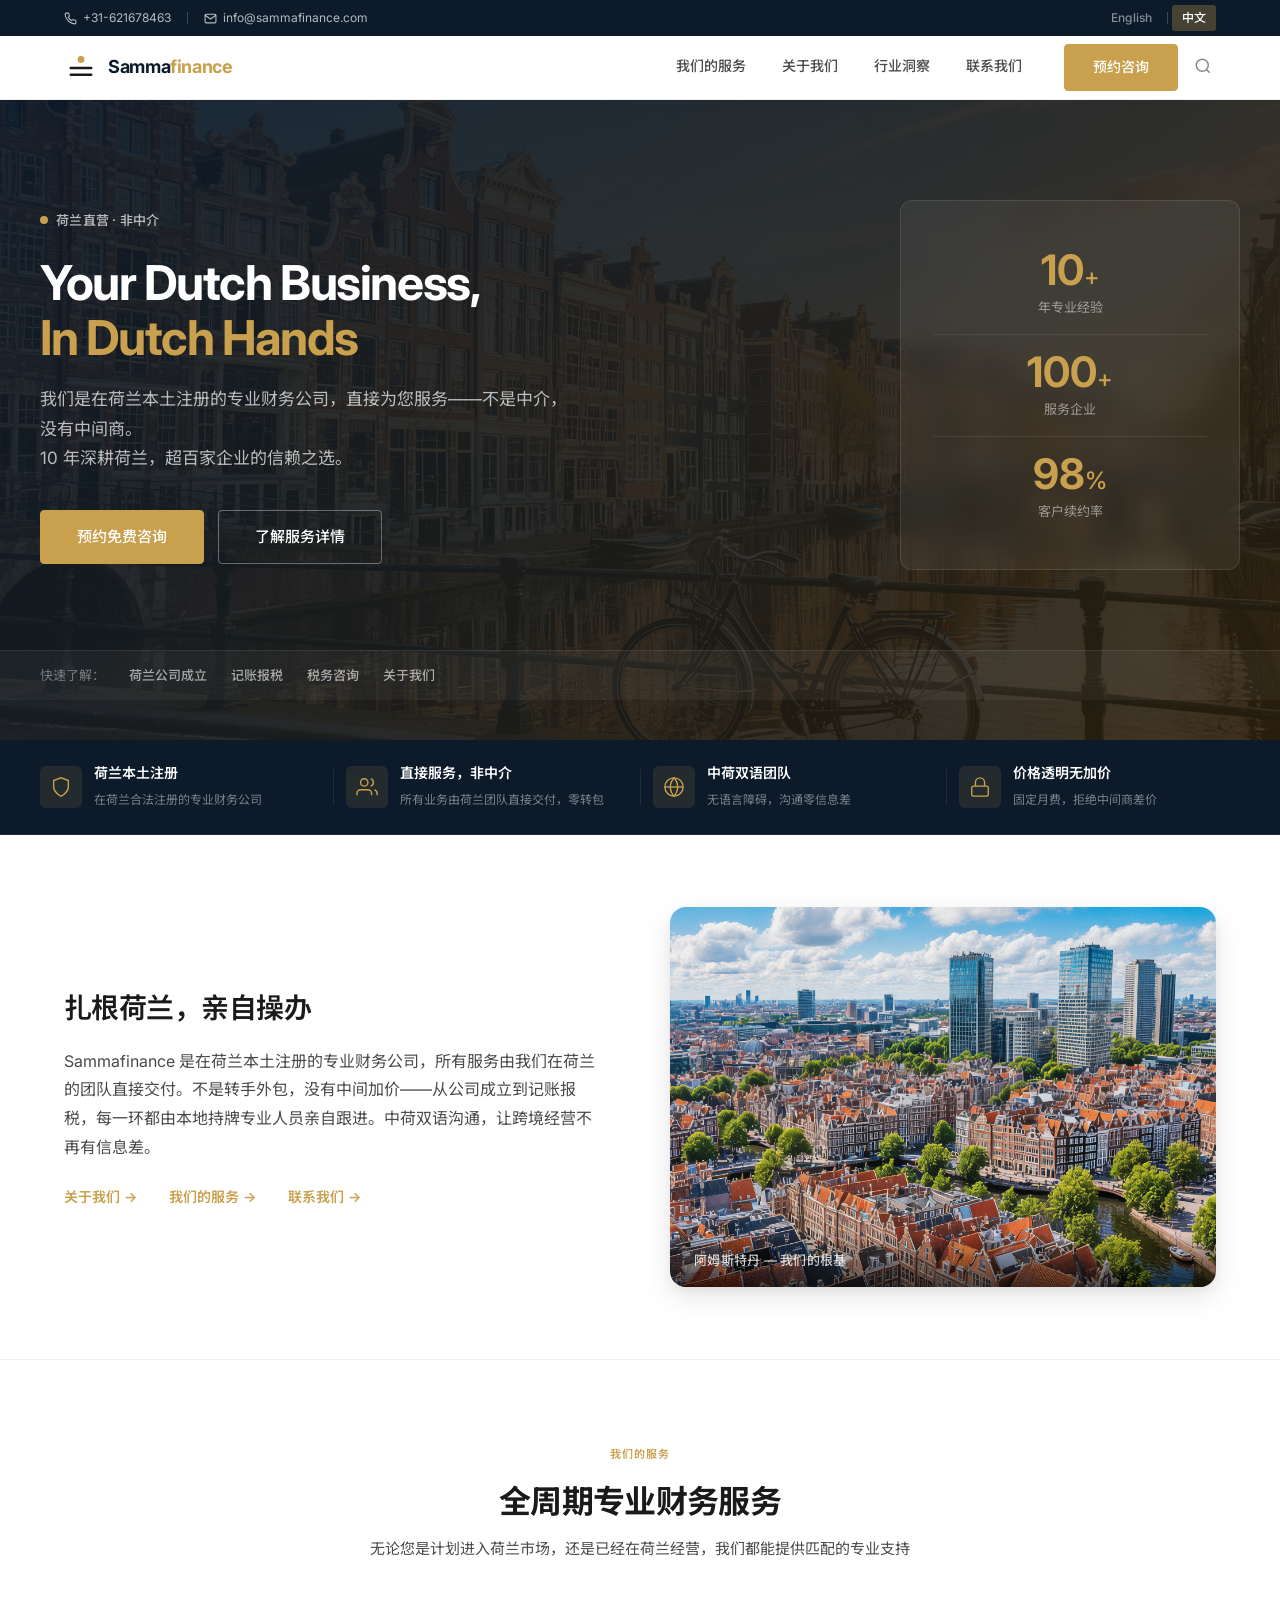
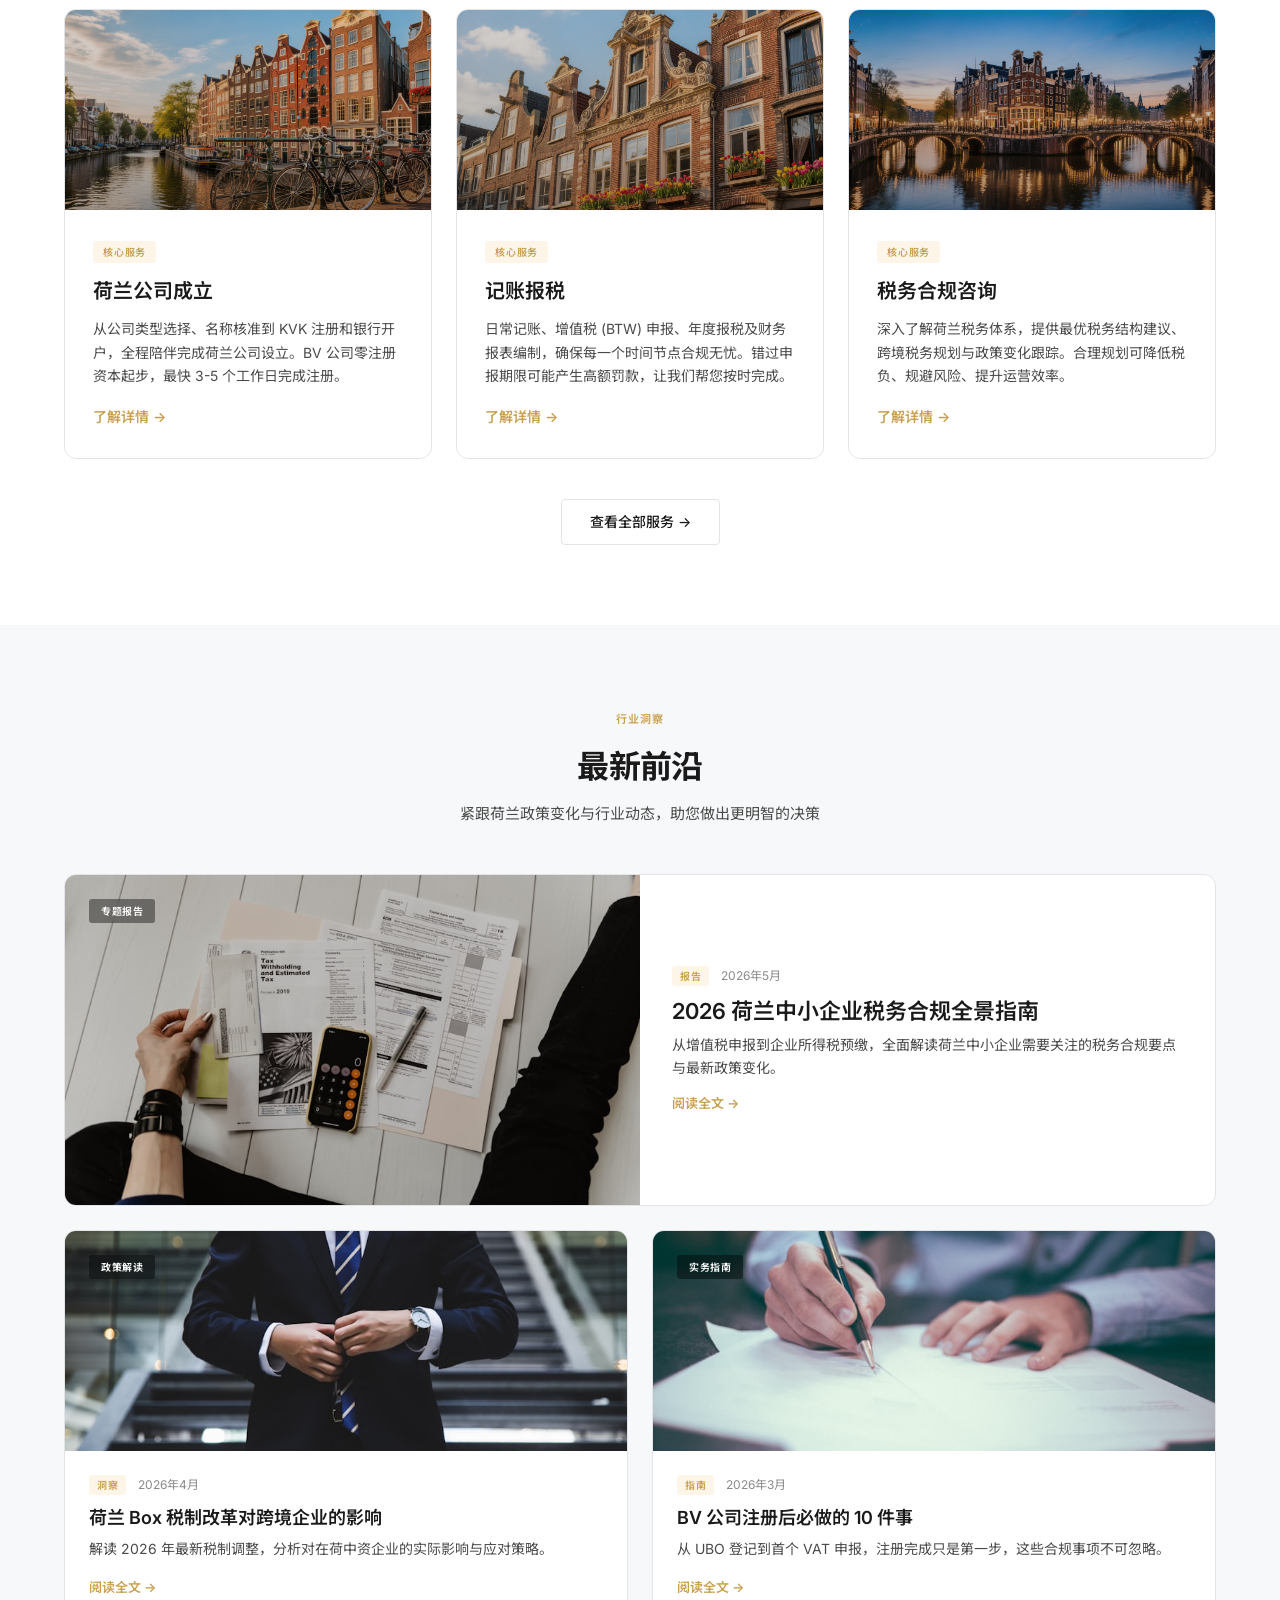
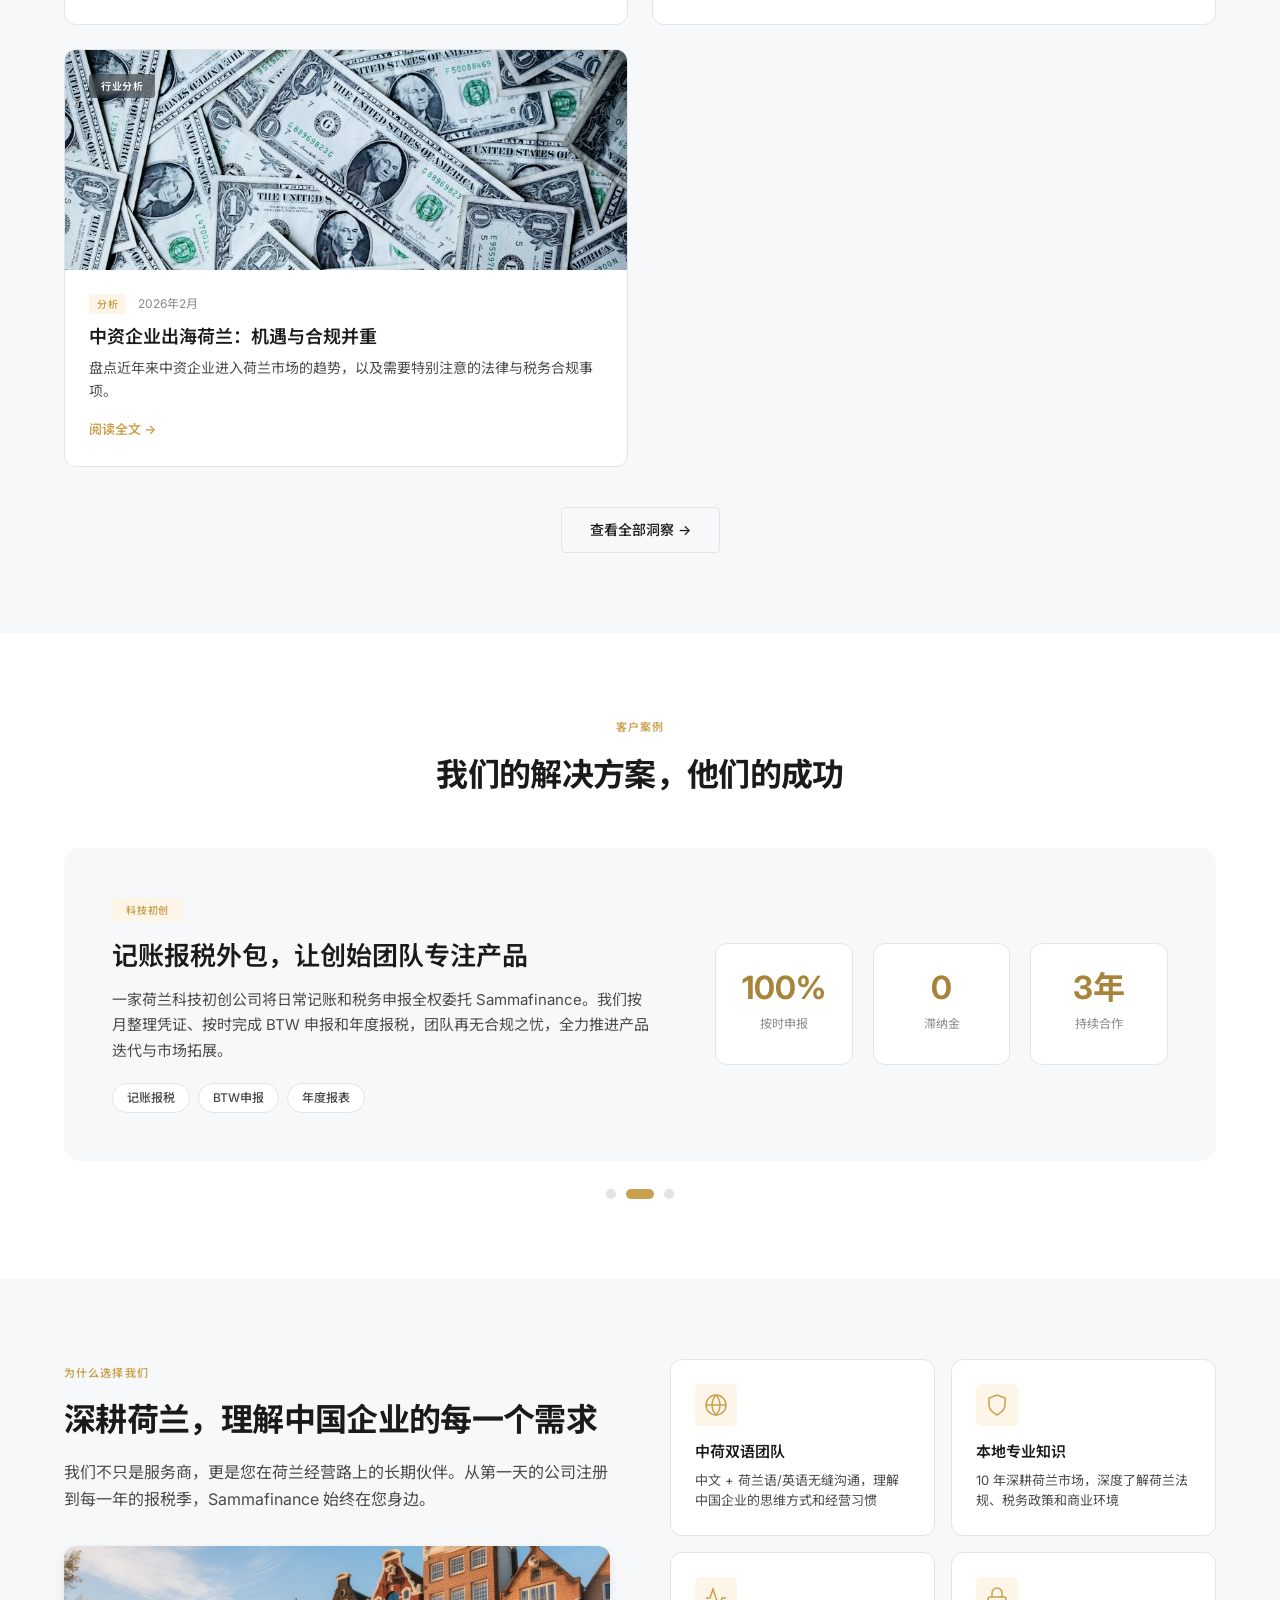
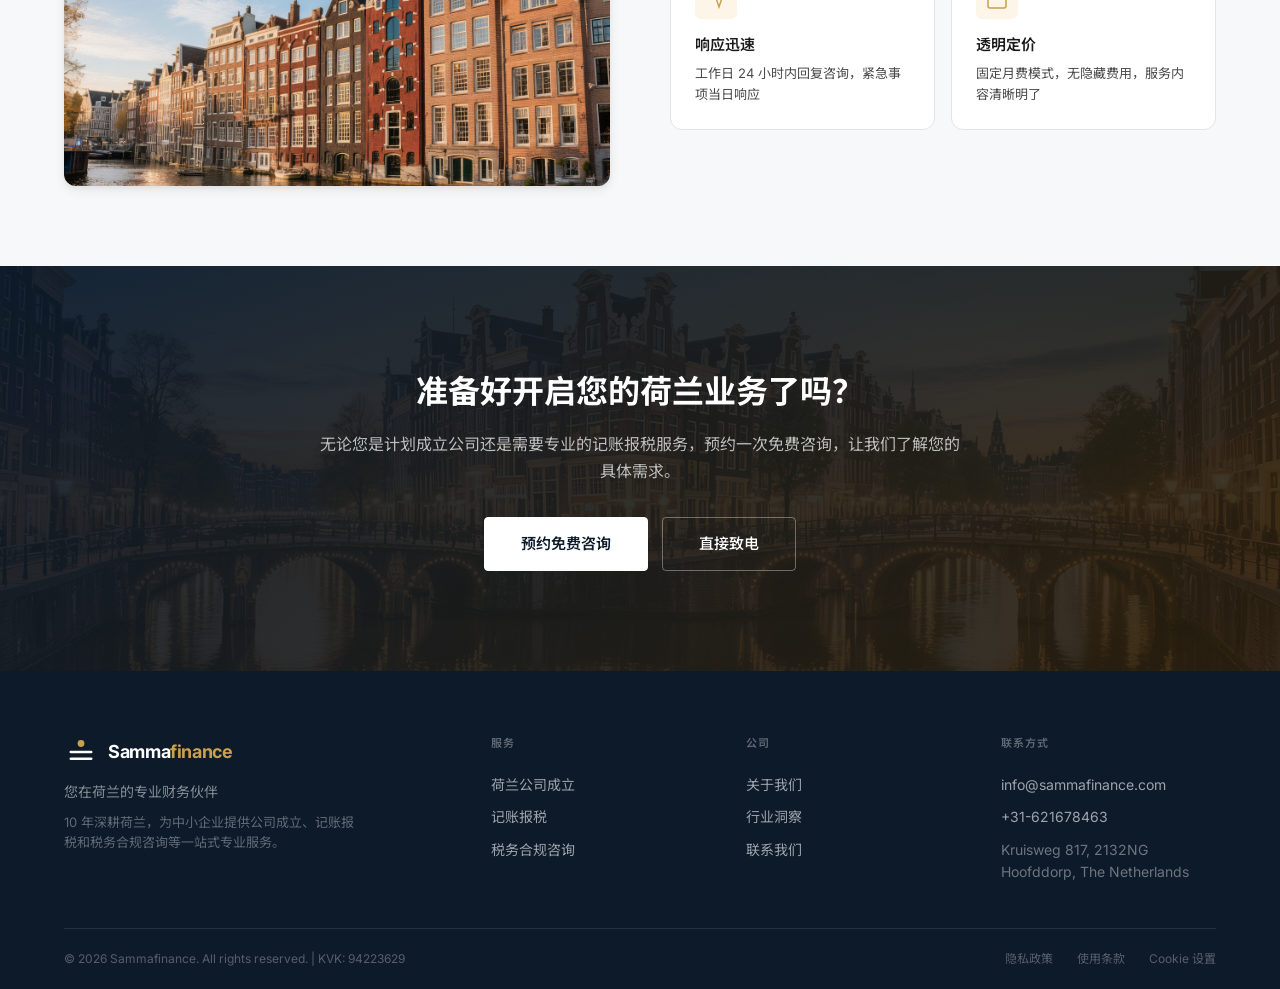
==== commit 267bfcce: "Update contact email to info@sammafinance.com" ====
--- a/index.html
+++ b/index.html
@@ -22,9 +22,9 @@
           +31-621678463
         </a>
         <span class="top-divider"></span>
-        <a href="mailto:sammafinance@outlook.com">
+        <a href="mailto:info@sammafinance.com">
           <svg width="13" height="13" viewBox="0 0 24 24" fill="none" stroke="currentColor" stroke-width="2"><path d="M4 4h16c1.1 0 2 .9 2 2v12c0 1.1-.9 2-2 2H4c-1.1 0-2-.9-2-2V6c0-1.1.9-2 2-2z"/><polyline points="22,6 12,13 2,6"/></svg>
-          sammafinance@outlook.com
+          info@sammafinance.com
         </a>
       </div>
       <div class="top-bar-right">
@@ -547,7 +547,7 @@
         </div>
         <div class="ft-links">
           <h4 data-i18n="ft.contact">联系方式</h4>
-          <a href="mailto:sammafinance@outlook.com">sammafinance@outlook.com</a>
+          <a href="mailto:info@sammafinance.com">info@sammafinance.com</a>
           <a href="tel:+31621678463">+31-621678463</a>
           <span class="ft-office">Kruisweg 817, 2132NG<br>Hoofddorp, The Netherlands</span>
         </div>
